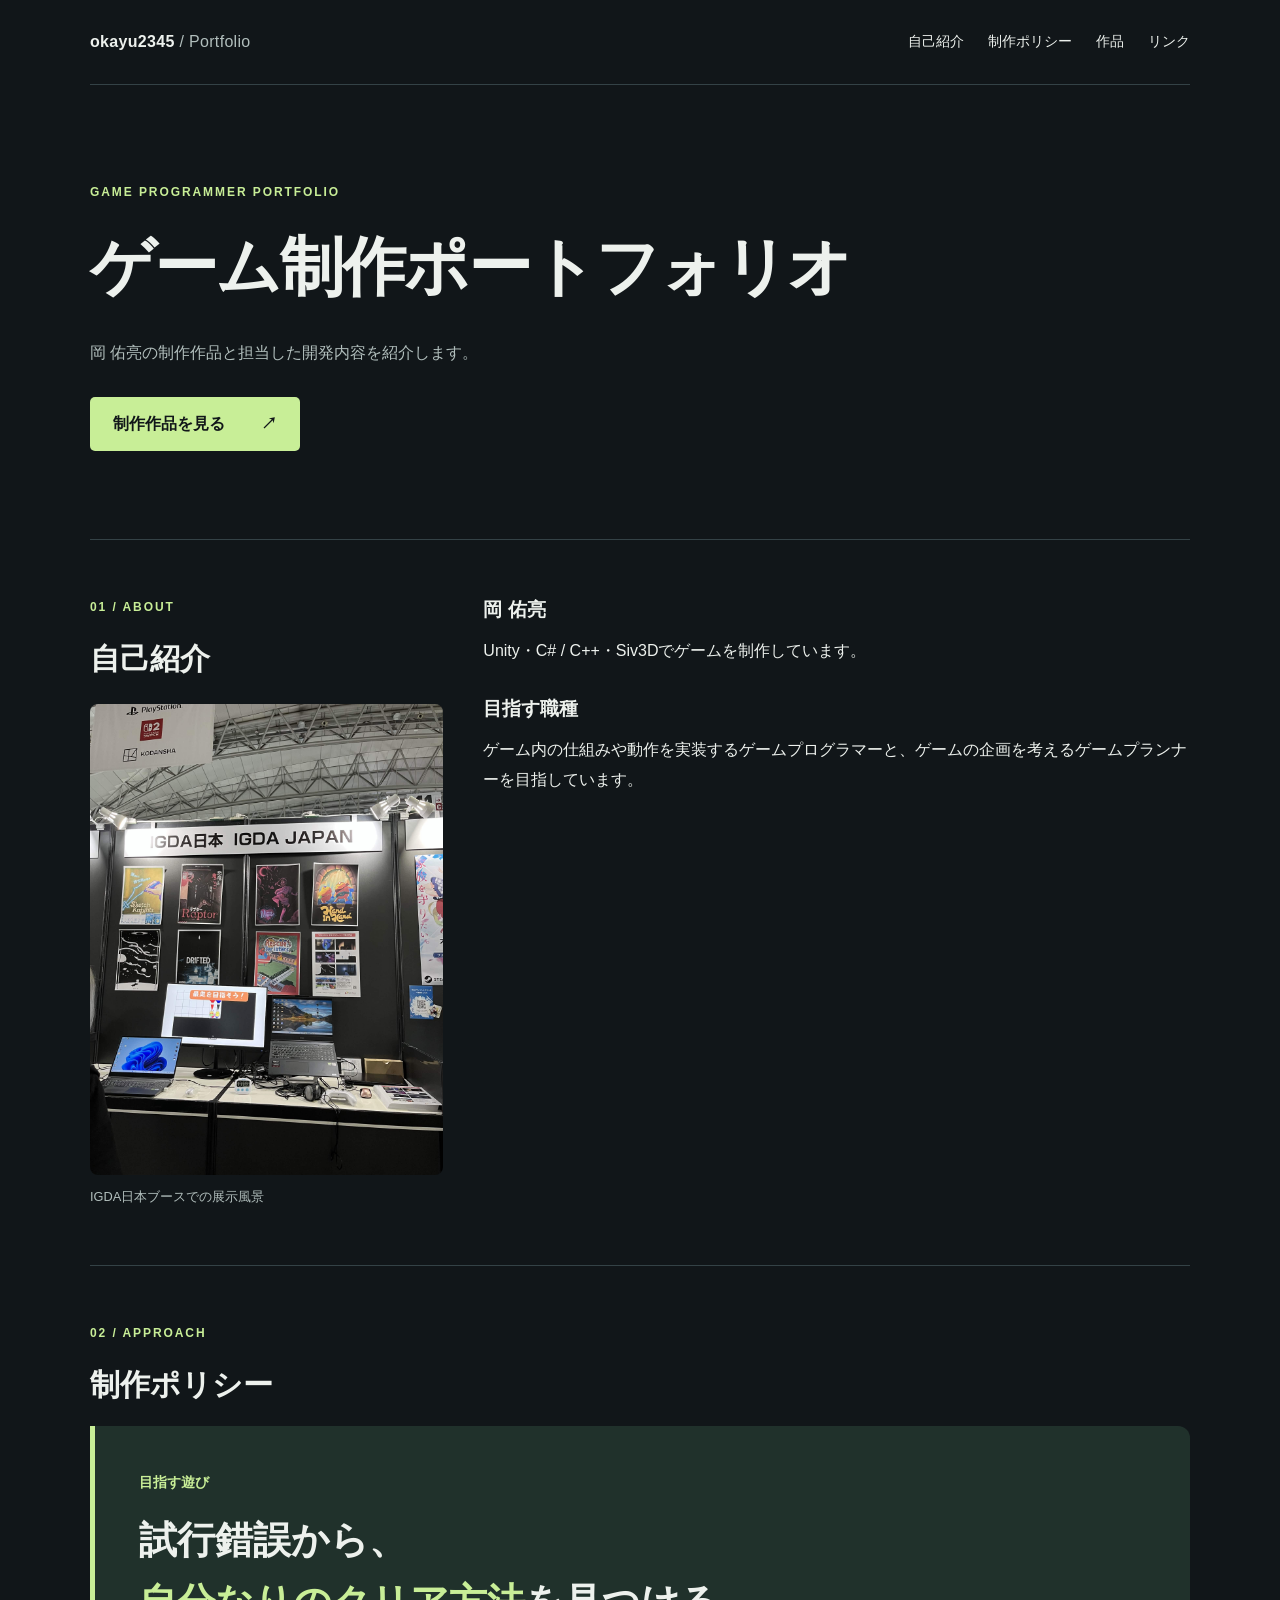
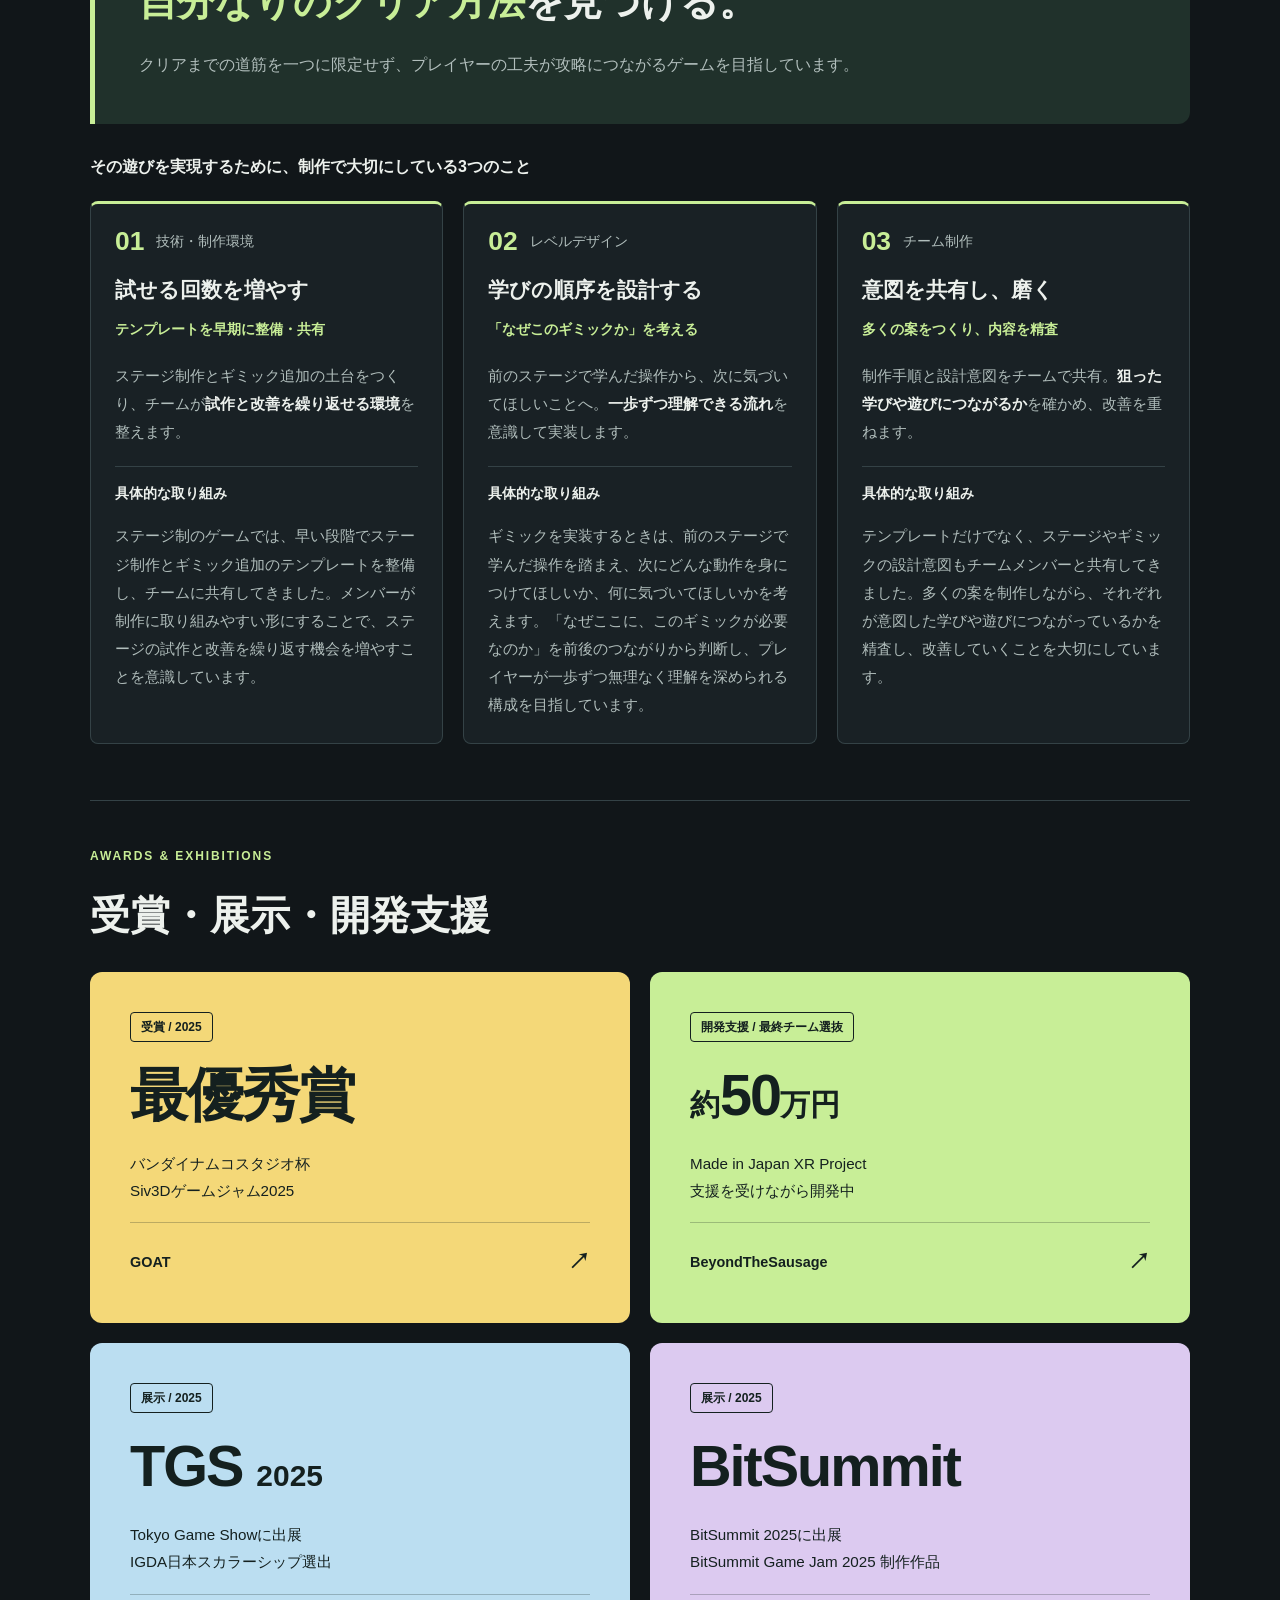
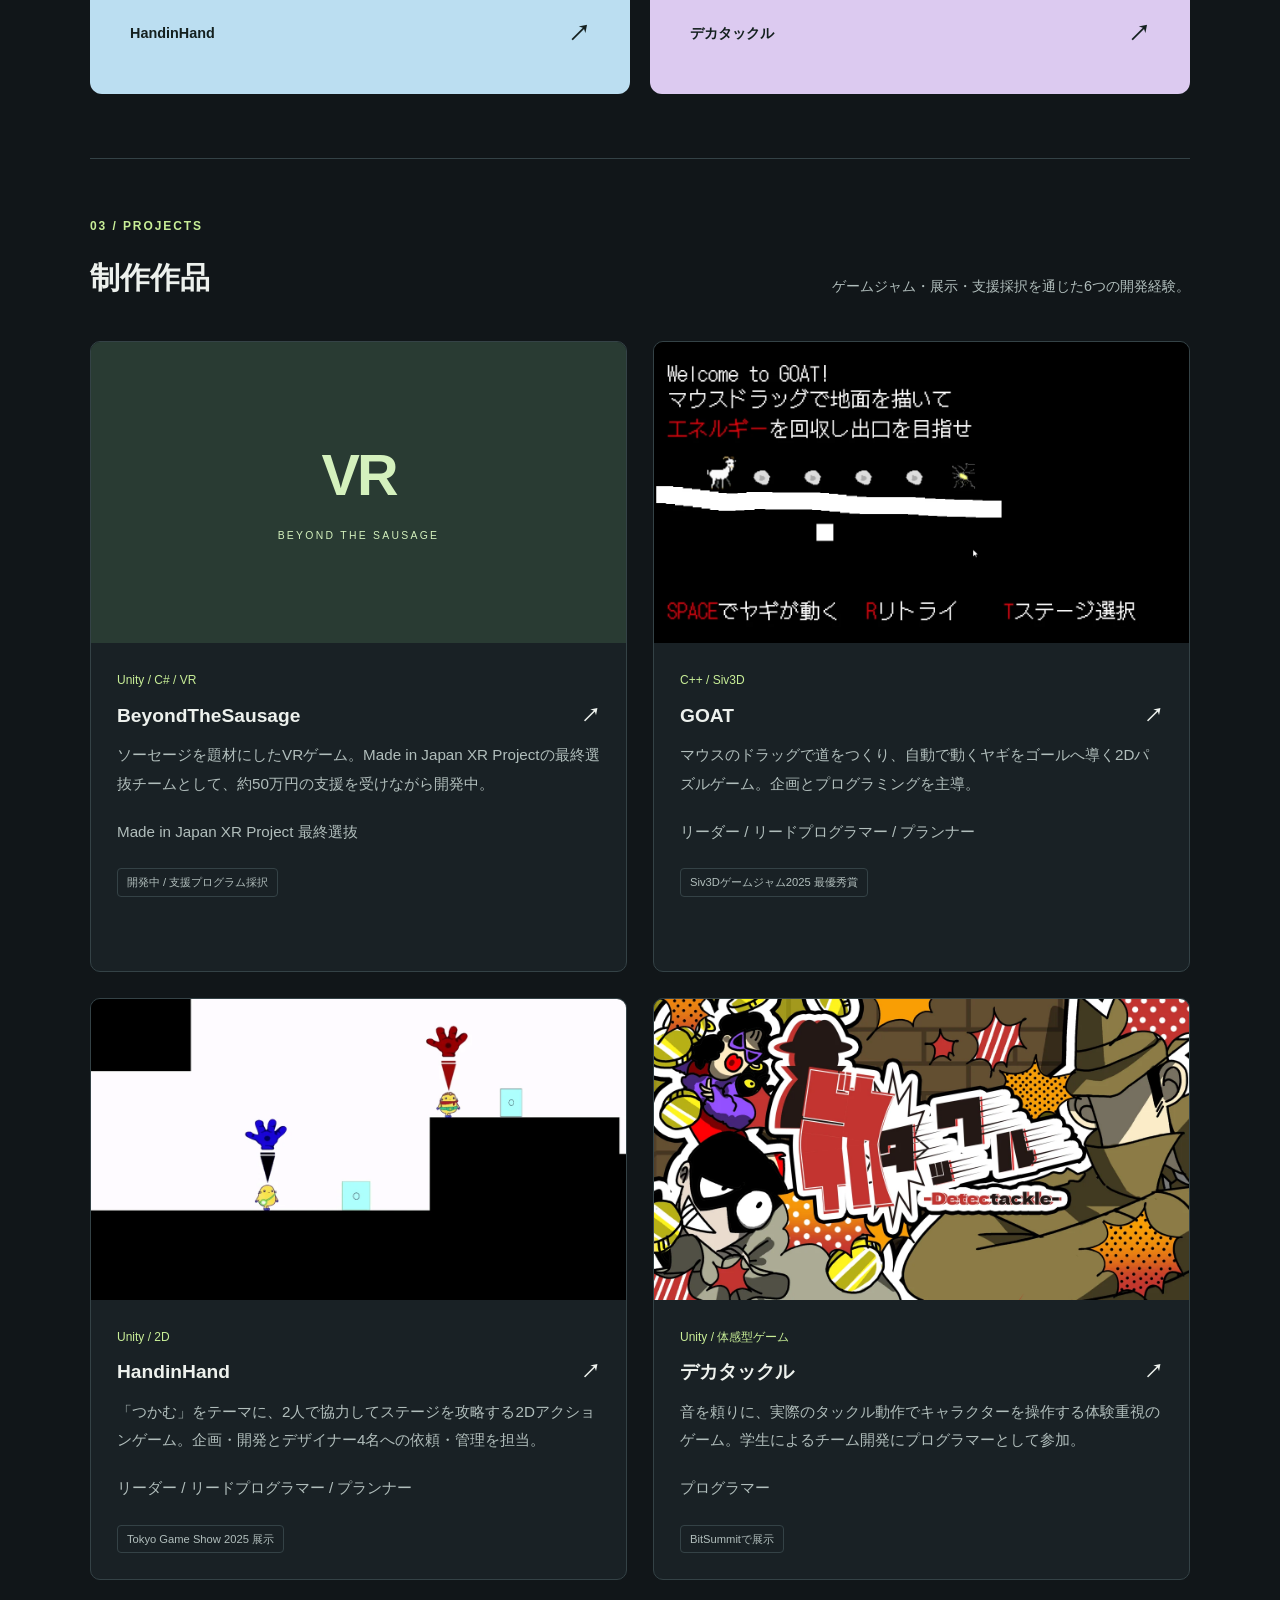
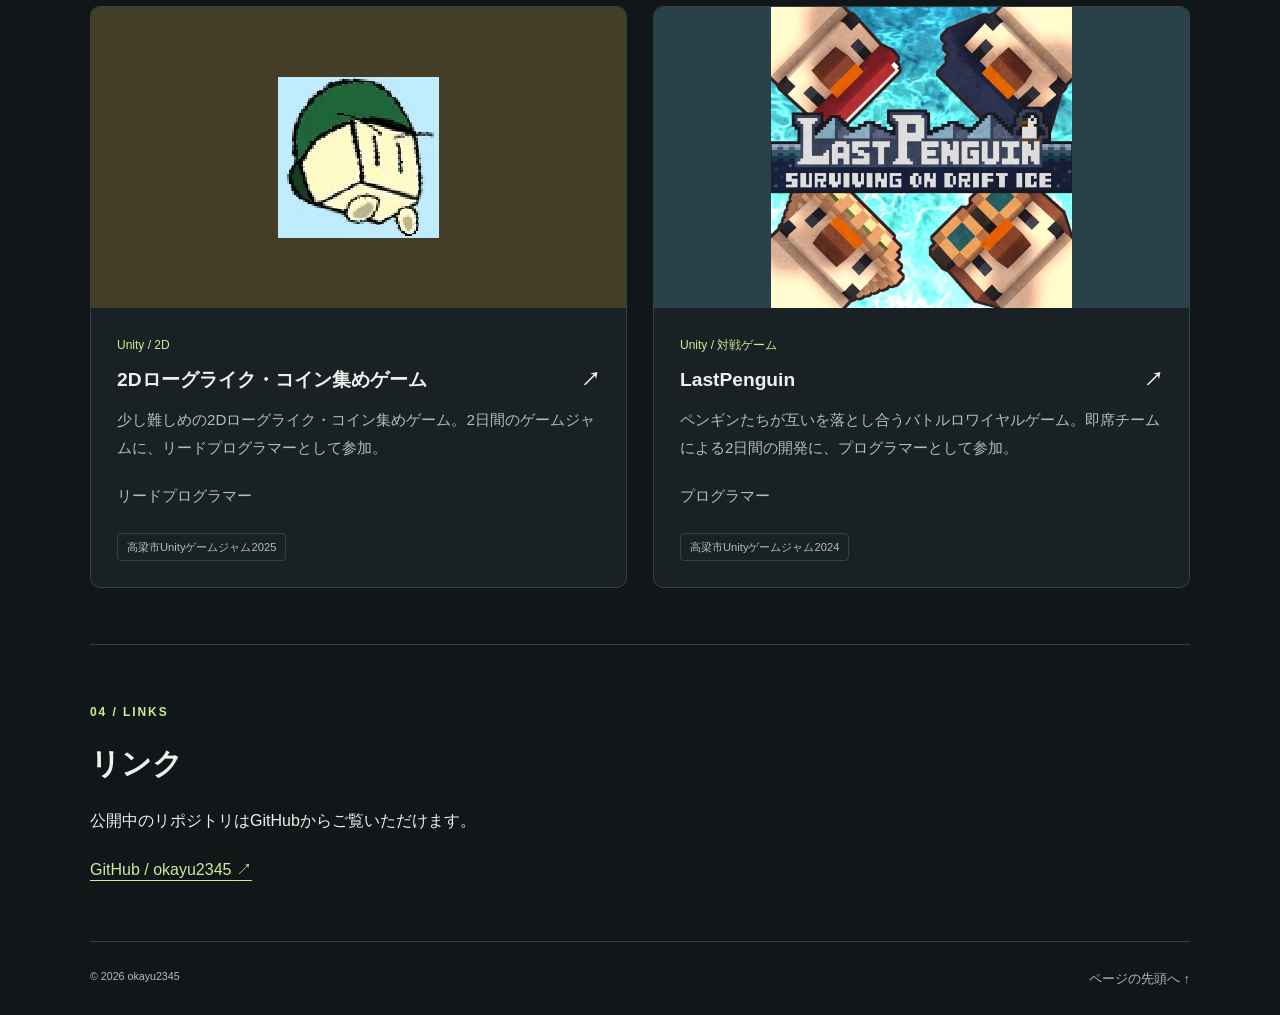
==== index.html @ 2ab452a8 "Add GOAT gameplay video and linked technical portfolio PDF" ====
<!DOCTYPE html>
<html lang="ja">
<head>
  <meta charset="UTF-8">
  <meta name="viewport" content="width=device-width, initial-scale=1">
  <meta name="description" content="ゲームプログラマー・ゲームプランナーを目指す岡 佑亮のポートフォリオ。制作したゲームと技術的な取り組みを紹介します。">
  <title>岡 佑亮 | Game Programmer Portfolio</title>
  <link rel="stylesheet" href="style.css">
  <script src="script.js" defer></script>
</head>
<body>
  <a class="skip-link" href="#main">本文へ移動</a>
  <header class="site-header container">
    <a class="brand" href="index.html">okayu2345<span> / Portfolio</span></a>
    <nav aria-label="メインナビゲーション">
      <a href="#about">自己紹介</a><a href="#policy">制作ポリシー</a><a href="#projects">作品</a><a href="#contact">リンク</a>
    </nav>
  </header>
  <main id="main" class="container">
    <section class="hero" aria-labelledby="hero-title">
      <p class="eyebrow">GAME PROGRAMMER PORTFOLIO</p>
      <h1 id="hero-title">ゲーム制作ポートフォリオ</h1>
      <p class="hero-description">岡 佑亮の制作作品と担当した開発内容を紹介します。</p>
      <a class="button" href="#projects">制作作品を見る <span aria-hidden="true">↗</span></a>
    </section>
    <section id="about" class="section about-layout" aria-labelledby="about-title">
      <div><p class="eyebrow">01 / ABOUT</p><h2 id="about-title">自己紹介</h2>
      <figure class="about-photo">
        <a href="images/profile/igda-booth.jpg" aria-label="展示ブースの写真を大きく表示">
          <img src="images/profile/igda-booth.jpg" alt="IGDA日本の展示ブース。HandinHandのポスターやゲームの試遊設備が並んでいる様子" width="2160" height="2880" loading="lazy" decoding="async">
        </a>
        <figcaption>IGDA日本ブースでの展示風景</figcaption>
      </figure>
      </div>
      <div class="about-body">
      <div class="about-content">
        <h3>岡 佑亮</h3>
        <p>Unity・C# / C++・Siv3Dでゲームを制作しています。</p>
        <h3>目指す職種</h3>
        <p>ゲーム内の仕組みや動作を実装するゲームプログラマーと、ゲームの企画を考えるゲームプランナーを目指しています。</p>
      </div>

      </div>
    </section>
    <section id="policy" class="section" aria-labelledby="policy-title">
      <p class="eyebrow">02 / APPROACH</p>
      <h2 id="policy-title">制作ポリシー</h2>
      <div class="policy-intro">
        <p class="policy-label">目指す遊び</p>
        <h3>試行錯誤から、<br><span>自分なりのクリア方法</span>を見つける。</h3>
        <p>クリアまでの道筋を一つに限定せず、プレイヤーの工夫が攻略につながるゲームを目指しています。</p>
      </div>
      <p class="policy-bridge">その遊びを実現するために、制作で大切にしている3つのこと</p>
      <div class="policy-grid">
        <article class="policy-card">
          <p class="policy-category"><span aria-hidden="true">01</span> 技術・制作環境</p>
          <h3>試せる回数を増やす</h3>
          <p class="policy-key">テンプレートを早期に整備・共有</p>
          <p>ステージ制作とギミック追加の土台をつくり、チームが<strong>試作と改善を繰り返せる環境</strong>を整えます。</p>
          <div class="policy-detail"><h4>具体的な取り組み</h4><p>ステージ制のゲームでは、早い段階でステージ制作とギミック追加のテンプレートを整備し、チームに共有してきました。メンバーが制作に取り組みやすい形にすることで、ステージの試作と改善を繰り返す機会を増やすことを意識しています。</p></div>
        </article>
        <article class="policy-card">
          <p class="policy-category"><span aria-hidden="true">02</span> レベルデザイン</p>
          <h3>学びの順序を設計する</h3>
          <p class="policy-key">「なぜこのギミックか」を考える</p>
          <p>前のステージで学んだ操作から、次に気づいてほしいことへ。<strong>一歩ずつ理解できる流れ</strong>を意識して実装します。</p>
          <div class="policy-detail"><h4>具体的な取り組み</h4><p>ギミックを実装するときは、前のステージで学んだ操作を踏まえ、次にどんな動作を身につけてほしいか、何に気づいてほしいかを考えます。「なぜここに、このギミックが必要なのか」を前後のつながりから判断し、プレイヤーが一歩ずつ無理なく理解を深められる構成を目指しています。</p></div>
        </article>
        <article class="policy-card">
          <p class="policy-category"><span aria-hidden="true">03</span> チーム制作</p>
          <h3>意図を共有し、磨く</h3>
          <p class="policy-key">多くの案をつくり、内容を精査</p>
          <p>制作手順と設計意図をチームで共有。<strong>狙った学びや遊びにつながるか</strong>を確かめ、改善を重ねます。</p>
          <div class="policy-detail"><h4>具体的な取り組み</h4><p>テンプレートだけでなく、ステージやギミックの設計意図もチームメンバーと共有してきました。多くの案を制作しながら、それぞれが意図した学びや遊びにつながっているかを精査し、改善していくことを大切にしています。</p></div>
        </article>
      </div>
    </section>
    <section class="section achievements-section" aria-labelledby="highlights-title">
      <p class="eyebrow">AWARDS &amp; EXHIBITIONS</p>
      <h2 id="highlights-title">受賞・展示・開発支援</h2>
      <div class="highlights">
        <a class="achievement achievement-award" href="projects/siv3d-game.html">
          <span class="achievement-category">受賞 / 2025</span>
          <strong>最優秀賞</strong>
          <span class="achievement-context">バンダイナムコスタジオ杯<br>Siv3Dゲームジャム2025</span>
          <span class="achievement-footer">GOAT<span aria-hidden="true">↗</span></span>
        </a>
        <a class="achievement achievement-support" href="projects/thesausage.html">
          <span class="achievement-category">開発支援 / 最終チーム選抜</span>
          <strong><span class="achievement-prefix">約</span>50<span class="achievement-unit">万円</span></strong>
          <span class="achievement-context">Made in Japan XR Project<br>支援を受けながら開発中</span>
          <span class="achievement-footer">BeyondTheSausage<span aria-hidden="true">↗</span></span>
        </a>
        <a class="achievement achievement-tgs" href="projects/handinhand.html">
          <span class="achievement-category">展示 / 2025</span>
          <strong>TGS <span class="achievement-unit">2025</span></strong>
          <span class="achievement-context">Tokyo Game Showに出展<br>IGDA日本スカラーシップ選出</span>
          <span class="achievement-footer">HandinHand<span aria-hidden="true">↗</span></span>
        </a>
        <a class="achievement achievement-bitsummit" href="projects/detectackle.html">
          <span class="achievement-category">展示 / 2025</span>
          <strong>BitSummit</strong>
          <span class="achievement-context">BitSummit 2025に出展<br>BitSummit Game Jam 2025 制作作品</span>
          <span class="achievement-footer">デカタックル<span aria-hidden="true">↗</span></span>
        </a>
      </div>
    </section>
    <section id="projects" class="section" aria-labelledby="projects-title">
      <div class="section-heading"><div><p class="eyebrow">03 / PROJECTS</p><h2 id="projects-title">制作作品</h2></div><p>ゲームジャム・展示・支援採択を通じた6つの開発経験。</p></div>
      <!-- 作品を増やすときは、article を複製し、リンク先・画像・説明を変更します。 -->
      <div class="project-grid">
        <article class="project-card">
          <a class="card-link" href="projects/thesausage.html">
            <div class="project-visual visual-vr" aria-hidden="true"><span>VR</span><small>BEYOND THE SAUSAGE</small></div>
            <div class="card-body"><p class="tag">Unity / C# / VR</p><h3>BeyondTheSausage <span aria-hidden="true">↗</span></h3><p>ソーセージを題材にしたVRゲーム。Made in Japan XR Projectの最終選抜チームとして、約50万円の支援を受けながら開発中。</p><p class="project-role">Made in Japan XR Project 最終選抜</p><span class="status">開発中 / 支援プログラム採択</span></div>
          </a>
        </article>
        <article class="project-card">
          <a class="card-link" href="projects/siv3d-game.html">
            <img class="project-image" src="images/thumbnails/goat.webp" alt="GOATのゲーム画面" width="1272" height="710" loading="lazy" decoding="async">
            <div class="card-body"><p class="tag">C++ / Siv3D</p><h3>GOAT <span aria-hidden="true">↗</span></h3><p>マウスのドラッグで道をつくり、自動で動くヤギをゴールへ導く2Dパズルゲーム。企画とプログラミングを主導。</p><p class="project-role">リーダー / リードプログラマー / プランナー</p><span class="status">Siv3Dゲームジャム2025 最優秀賞</span></div>
          </a>
          <div class="card-resources"><a class="text-link" href="projects/siv3d-game.html#play-video">プレイ動画を見る</a><a class="text-link" href="documents/goat-technical-portfolio.pdf">技術解説PDF</a></div>
        </article>
        <article class="project-card">
          <a class="card-link" href="projects/handinhand.html">
            <img class="project-image" src="images/thumbnails/handinhand.webp" alt="HandinHandのゲーム画面" width="1280" height="720" loading="lazy" decoding="async">
            <div class="card-body"><p class="tag">Unity / 2D</p><h3>HandinHand <span aria-hidden="true">↗</span></h3><p>「つかむ」をテーマに、2人で協力してステージを攻略する2Dアクションゲーム。企画・開発とデザイナー4名への依頼・管理を担当。</p><p class="project-role">リーダー / リードプログラマー / プランナー</p><span class="status">Tokyo Game Show 2025 展示</span></div>
          </a>
        </article>
        <article class="project-card">
          <a class="card-link" href="projects/detectackle.html">
            <img class="project-image" src="images/thumbnails/detectackle.webp" alt="デカタックルのキービジュアル" width="1280" height="720" loading="lazy" decoding="async">
            <div class="card-body"><p class="tag">Unity / 体感型ゲーム</p><h3>デカタックル <span aria-hidden="true">↗</span></h3><p>音を頼りに、実際のタックル動作でキャラクターを操作する体験重視のゲーム。学生によるチーム開発にプログラマーとして参加。</p><p class="project-role">プログラマー</p><span class="status">BitSummitで展示</span></div>
          </a>
        </article>
        <article class="project-card">
          <a class="card-link" href="projects/workingjumpman.html">
            <img class="project-image project-image--pixel" src="images/thumbnails/workingjumpman.webp" alt="はたらくジャンプマンのキャラクター画像" width="90" height="90" loading="lazy" decoding="async">
            <div class="card-body"><p class="tag">Unity / 2D</p><h3>2Dローグライク・コイン集めゲーム <span aria-hidden="true">↗</span></h3><p>少し難しめの2Dローグライク・コイン集めゲーム。2日間のゲームジャムに、リードプログラマーとして参加。</p><p class="project-role">リードプログラマー</p><span class="status">高梁市Unityゲームジャム2025</span></div>
          </a>
        </article>
        <article class="project-card">
          <a class="card-link" href="projects/lastpenguin.html">
            <img class="project-image project-image--contain" src="images/thumbnails/lastpenguin.webp" alt="LastPenguinのタイトル画像" width="512" height="512" loading="lazy" decoding="async">
            <div class="card-body"><p class="tag">Unity / 対戦ゲーム</p><h3>LastPenguin <span aria-hidden="true">↗</span></h3><p>ペンギンたちが互いを落とし合うバトルロワイヤルゲーム。即席チームによる2日間の開発に、プログラマーとして参加。</p><p class="project-role">プログラマー</p><span class="status">高梁市Unityゲームジャム2024</span></div>
          </a>
        </article>
      </div>
    </section>
    <section id="contact" class="section" aria-labelledby="contact-title"><p class="eyebrow">04 / LINKS</p><h2 id="contact-title">リンク</h2><p>公開中のリポジトリはGitHubからご覧いただけます。</p><a class="text-link" href="https://github.com/okayu2345">GitHub / okayu2345 <span aria-hidden="true">↗</span></a></section>
  </main>
  <footer class="site-footer container"><small>© <span data-current-year>2026</span> okayu2345</small><a href="#main">ページの先頭へ ↑</a></footer>
</body>
</html>
---- style.css ----
:root { color-scheme: dark; --bg: #111619; --panel: #192125; --text: #edf1ed; --muted: #b1bebc; --line: #344246; --accent: #c8ee97; }
* { box-sizing: border-box; }
html { scroll-behavior: smooth; scroll-padding-top: 24px; }
body { margin: 0; background: var(--bg); color: var(--text); font-family: -apple-system, BlinkMacSystemFont, "Segoe UI", "Noto Sans JP", "Yu Gothic", Meiryo, sans-serif; line-height: 1.85; }
a { color: inherit; text-underline-offset: 5px; }
a:focus-visible { outline: 3px solid var(--accent); outline-offset: 6px; }
.container { width: min(1100px, calc(100% - 64px)); margin-inline: auto; }
.site-header { display: flex; align-items: center; justify-content: space-between; gap: 20px; padding-block: 27px; border-bottom: 1px solid var(--line); }
.brand { font-weight: 750; text-decoration: none; letter-spacing: .02em; }
.brand span { font-weight: 400; color: var(--muted); }
nav { display: flex; flex-wrap: wrap; gap: 24px; font-size: .9rem; }
nav a, .site-footer a { text-decoration: none; }
nav a:hover, .site-footer a:hover { color: var(--accent); }
.skip-link { position: absolute; left: 20px; top: -100px; padding: 8px 16px; background: var(--accent); color: var(--bg); z-index: 10; }
.skip-link:focus { top: 10px; }
.hero { padding-block: 96px 88px; }
.eyebrow { color: var(--accent); font-size: .75rem; font-weight: 700; letter-spacing: .16em; margin: 0 0 18px; }
h1, h2, h3 { line-height: 1.45; }
h1 { font-size: clamp(2.3rem, 5.5vw, 4rem); letter-spacing: -.03em; margin: 0 0 24px; }
h1 span { color: var(--accent); }
h2 { margin: 0 0 20px; font-size: 1.9rem; }
h3 { font-size: 1.2rem; margin: 0 0 12px; }
p { margin: 0 0 20px; }
.hero-description { color: var(--muted); margin-bottom: 30px; }
.button { display: inline-flex; gap: 36px; align-items: center; padding: 12px 23px; background: var(--accent); color: var(--bg); border-radius: 5px; text-decoration: none; font-weight: 700; }
.button:hover { background: #dbffb2; }
.section { padding-block: 56px; border-top: 1px solid var(--line); }
.section-heading { display: flex; align-items: flex-end; justify-content: space-between; gap: 24px; margin-bottom: 22px; }
.section-heading > p, .muted { color: var(--muted); font-size: .9rem; }
.project-grid { display: grid; grid-template-columns: repeat(2, minmax(0, 1fr)); gap: 26px; }
.project-card { background: var(--panel); border: 1px solid var(--line); border-radius: 10px; overflow: hidden; }
.card-link { display: block; height: 100%; text-decoration: none; }
.project-card:focus-within, .project-card:hover { border-color: var(--accent); }
.project-visual { aspect-ratio: 16 / 9; display: flex; flex-direction: column; justify-content: center; align-items: center; background: #293b33; color: #d4f1bd; }
.project-visual span { font-size: clamp(2.5rem, 6vw, 4rem); font-weight: 800; letter-spacing: -.05em; line-height: 1.2; }
.project-visual small { margin-top: 16px; font-size: .65rem; letter-spacing: .22em; }
.visual-cpp { background: #293d48; color: #bddce9; }
.project-image { display: block; width: 100%; height: auto; aspect-ratio: 16 / 9; object-fit: cover; }
.card-body { padding: 26px; }
.card-body h3 { display: flex; justify-content: space-between; }
.card-body p:not(.tag) { color: var(--muted); font-size: .95rem; }
.tag { color: var(--accent); font-size: .75rem; margin-bottom: 10px; }
.status { display: inline-block; color: var(--muted); border: 1px solid var(--line); border-radius: 4px; font-size: .7rem; padding: 3px 9px; }
.about-layout { display: grid; grid-template-columns: 1fr 2fr; gap: 40px; }
.about-content > h3:not(:first-child) { margin-top: 30px; }
.about-body { min-width: 0; }
.about-photo { margin: 24px 0 0; width: 100%; max-width: 360px; }
.about-photo a { display: block; }
.about-photo img { display: block; width: 100%; height: auto; border-radius: 8px; }
.about-photo figcaption { margin-top: 10px; color: var(--muted); font-size: .8rem; }
.chips { display: flex; flex-wrap: wrap; gap: 10px; list-style: none; padding: 0; }
.chips li { padding: 4px 15px; border: 1px solid var(--line); border-radius: 4px; font-size: .85rem; }
.text-link { color: var(--accent); }
.site-footer { padding-block: 25px; border-top: 1px solid var(--line); display: flex; flex-wrap: wrap; justify-content: space-between; gap: 16px; color: var(--muted); font-size: .8rem; }
.detail { max-width: 860px; padding-block: 48px 70px; }
.back-link { display: inline-block; color: var(--muted); margin-bottom: 40px; font-size: .9rem; }
.detail-header { margin-bottom: 36px; }
.detail-header h1 { font-size: clamp(2.2rem, 6vw, 3.5rem); }
.notice { border-left: 3px solid var(--accent); background: var(--panel); padding: 16px 20px; color: var(--muted); }
.detail-section { margin-top: 42px; }
.detail-section h2 { font-size: 1.4rem; }
.project-facts { display: grid; grid-template-columns: 130px 1fr; margin: 0; }
.project-facts dt, .project-facts dd { padding: 14px 0; border-bottom: 1px solid var(--line); margin: 0; }
.project-facts dt { color: var(--muted); }
.detail-image { display: block; width: 100%; height: auto; border-radius: 8px; }
@media (max-width: 640px) {
  .container { width: calc(100% - 36px); }
  .site-header { flex-direction: column; align-items: flex-start; gap: 12px; padding-block: 20px; }
  nav { gap: 22px; }
  .hero { padding-block: 60px; }
  .section { padding-block: 38px; }
  .section-heading { display: block; }
  .project-grid, .about-layout { grid-template-columns: 1fr; gap: 22px; }
  .project-facts { grid-template-columns: 100px 1fr; }
  .card-body { padding: 22px; }
}
@media (prefers-reduced-motion: reduce) { html { scroll-behavior: auto; } }

/* 開発実績と、作品ごとの識別色 */
.policy-intro { margin-bottom: 28px; padding: clamp(24px, 4vw, 44px); background: #20312b; border-left: 5px solid var(--accent); border-radius: 0 12px 12px 0; }
.policy-label { color: var(--accent); font-size: .85rem; font-weight: 700; margin-bottom: 14px; }
.policy-intro h3 { font-size: clamp(1.5rem, 3.3vw, 2.4rem); line-height: 1.6; margin-bottom: 18px; }
.policy-intro h3 span { color: var(--accent); }
.policy-intro > p:last-child { max-width: 760px; color: var(--muted); margin-bottom: 0; }
.policy-bridge { font-weight: 700; margin-bottom: 20px; }
.policy-grid { display: grid; grid-template-columns: repeat(3, minmax(0, 1fr)); gap: 20px; }
.policy-card { padding: 24px; border: 1px solid var(--line); border-top: 3px solid var(--accent); border-radius: 8px; background: var(--panel); }
.policy-category { display: flex; align-items: center; gap: 12px; font-size: .85rem; color: var(--muted); margin-bottom: 20px; }
.policy-category span { color: var(--accent); font-size: 1.65rem; font-weight: 750; line-height: 1; }
.policy-card h3 { font-size: 1.3rem; }
.policy-card .policy-key { color: var(--accent); font-size: .85rem; font-weight: 700; }
.policy-card > p:not(.policy-category):not(.policy-key), .policy-detail p { color: var(--muted); font-size: .95rem; }
.policy-card strong { color: var(--text); font-weight: 700; }
.policy-detail { border-top: 1px solid var(--line); padding-top: 14px; }
.policy-detail h4 { margin: 0; font-size: .85rem; color: var(--text); }
.policy-detail p { margin: 16px 0 0; }
@media (max-width: 900px) { .policy-grid { grid-template-columns: 1fr; } }
.achievements-section { padding-block: 44px 64px; }
.achievements-section h2 { font-size: clamp(1.65rem, 4vw, 2.5rem); margin-bottom: 28px; }
.highlights { display: grid; grid-template-columns: repeat(2, minmax(0, 1fr)); gap: 20px; }
.highlights .achievement { display: flex; flex-direction: column; align-items: flex-start; gap: 18px; padding: clamp(24px, 3.5vw, 38px); border: 2px solid transparent; border-radius: 12px; color: #14201f; text-decoration: none; }
.achievement-award { background: #f4d878; }
.achievement-support { background: #c8ee97; }
.achievement-tgs { background: #bbdef1; }
.achievement-bitsummit { background: #dccaf0; }
.achievement:hover { border-color: #fff; box-shadow: 0 8px 28px #0004; }
.achievement-category { border: 1px solid currentColor; border-radius: 4px; padding: 3px 10px; font-size: .75rem; font-weight: 700; }
.achievement strong { font-size: clamp(2.1rem, 4.7vw, 3.6rem); font-weight: 850; line-height: 1.25; letter-spacing: -.035em; overflow-wrap: anywhere; }
.achievement-prefix, .achievement-unit { font-size: .52em; letter-spacing: 0; }
.achievement-context { font-size: .95rem; line-height: 1.8; }
.achievement-footer { display: flex; justify-content: space-between; align-items: center; gap: 16px; width: 100%; margin-top: auto; padding-top: 18px; border-top: 1px solid #14201f40; font-size: .9rem; font-weight: 700; }
.achievement-footer > span { font-size: 1.4rem; }
.visual-coop { background: #44343e; color: #f1c6da; }
.visual-tackle { background: #3d354b; color: #ded0f2; }
.visual-coin { background: #443d28; color: #f3e0a4; }
.visual-penguin { background: #28414a; color: #c6eaf3; }
.project-visual span { font-size: clamp(2rem, 5vw, 3.6rem); }
.card-body .project-role { font-size: .8rem; color: var(--text); }
.project-facts dd, .detail-header h1, .card-body h3 { overflow-wrap: anywhere; min-width: 0; }
.project-links { padding-left: 1.3em; }
.project-links li { margin-bottom: 12px; }
@media (max-width: 800px) { .highlights { grid-template-columns: 1fr; } }

/* 正方形のタイトル画像と小さなドット絵を、切り抜かずに表示します。 */
.project-image--contain { object-fit: contain; background: #28414a; }
.project-image--pixel { object-fit: contain; padding: clamp(40px, 8vw, 70px); image-rendering: pixelated; background: #443d28; }
.gameplay-video {
  display: block;
  width: 100%;
  height: auto;
  margin: 1.25rem 0;
  background: #182c36;
  border-radius: 12px;
}
.card-resources { display: flex; flex-wrap: wrap; gap: 12px 20px; padding: 0 22px 22px; font-size: .9rem; }
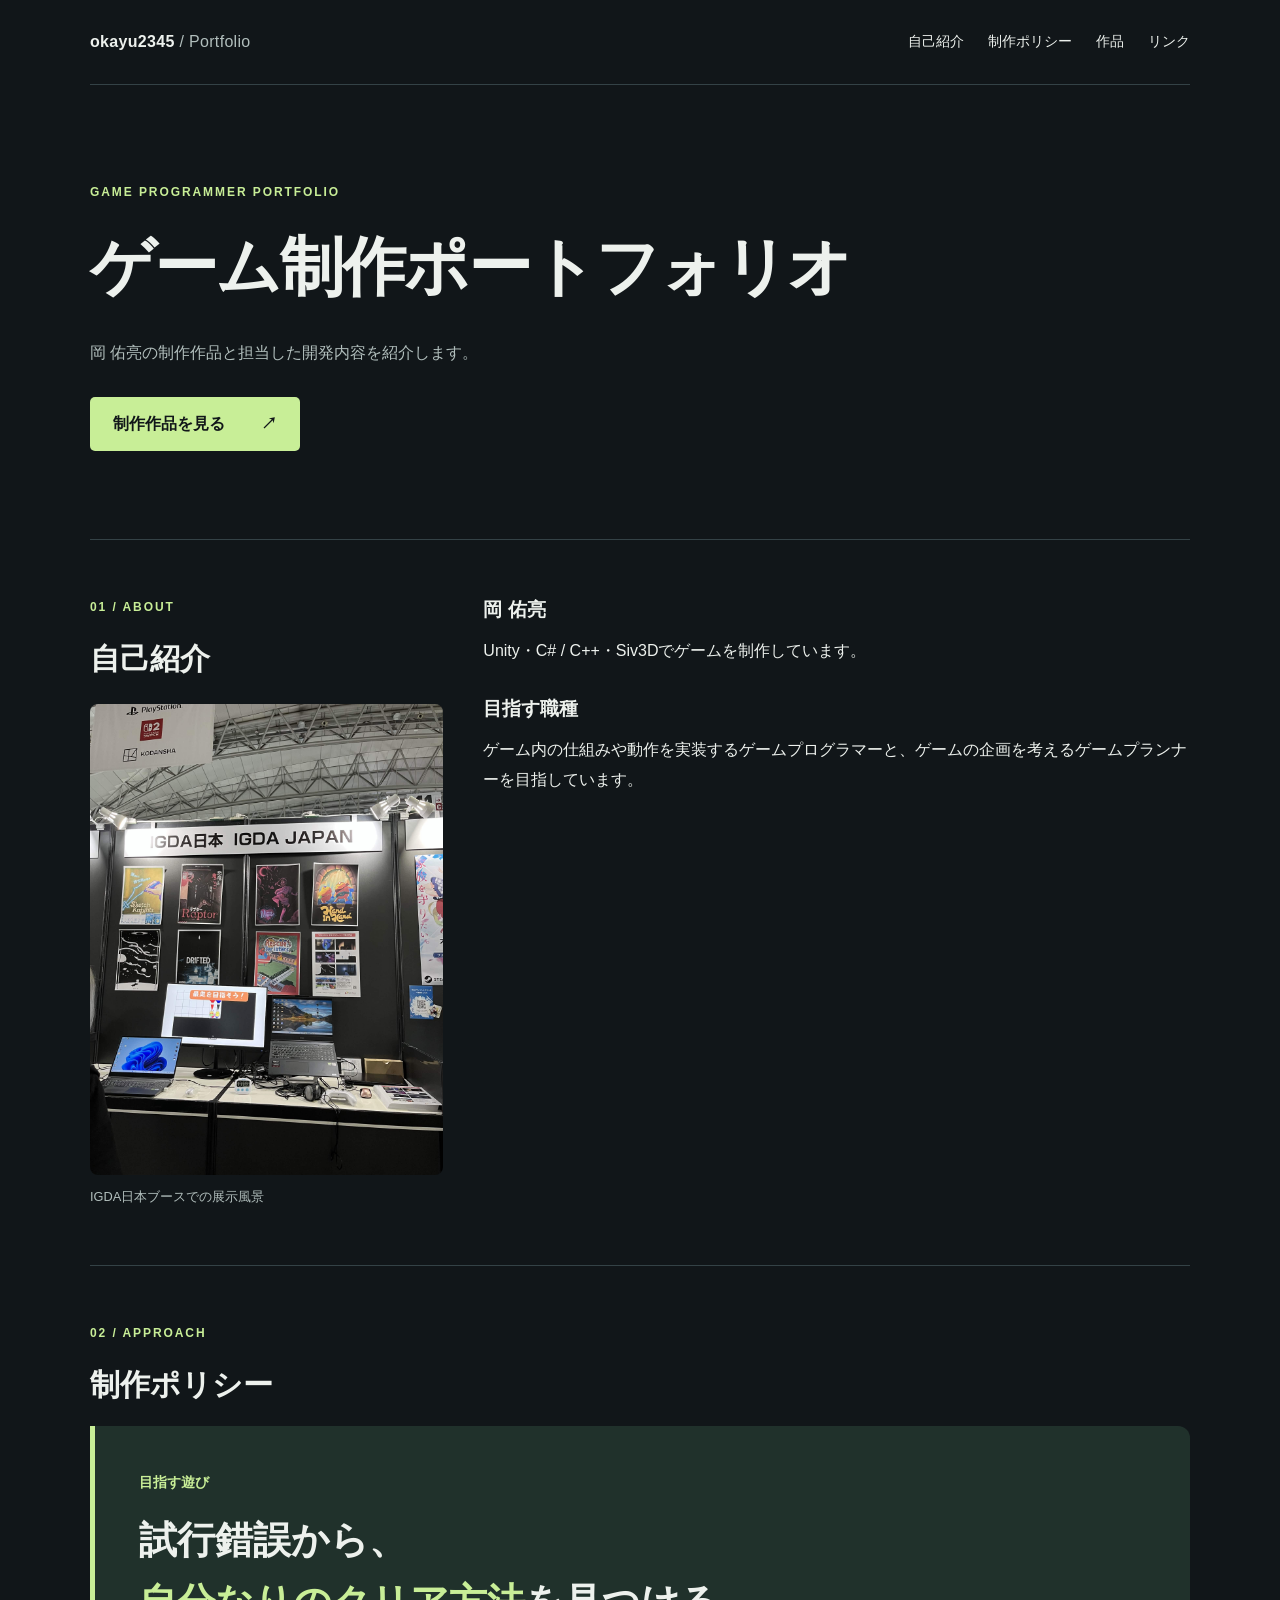
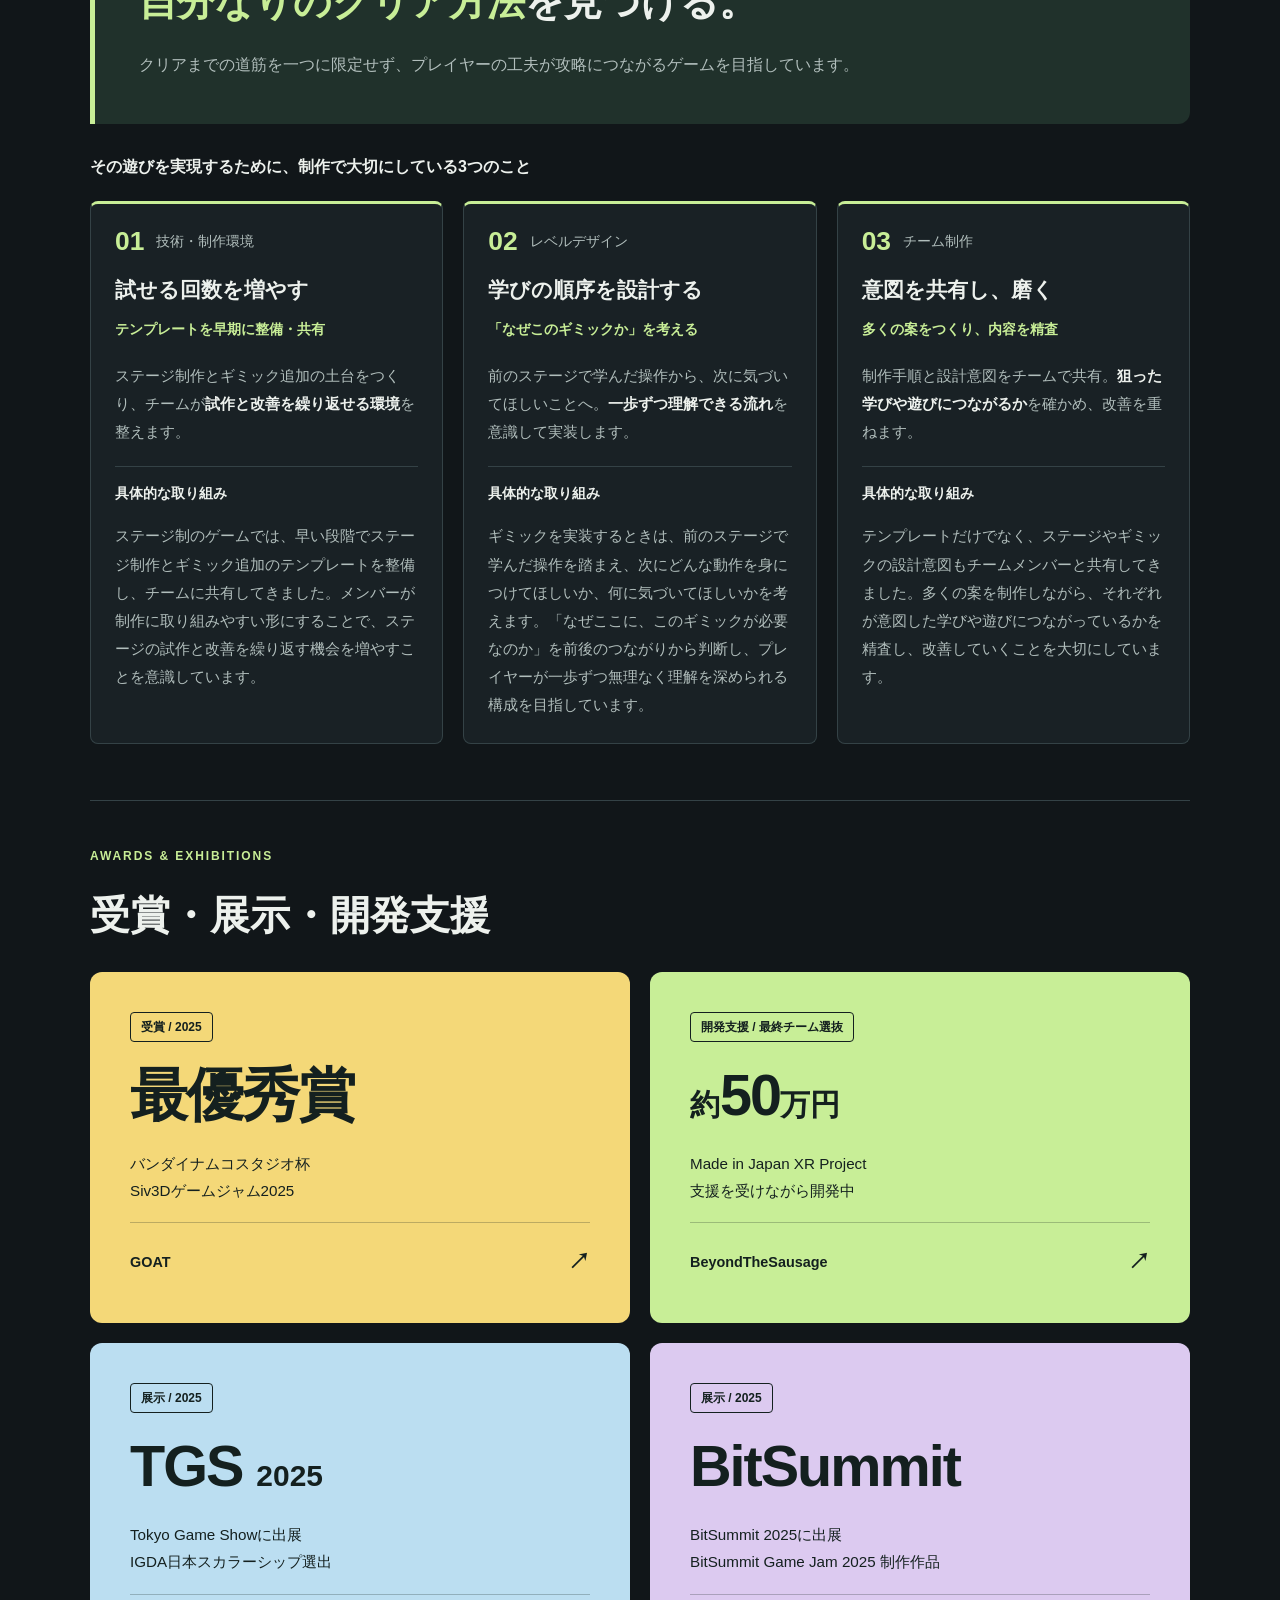
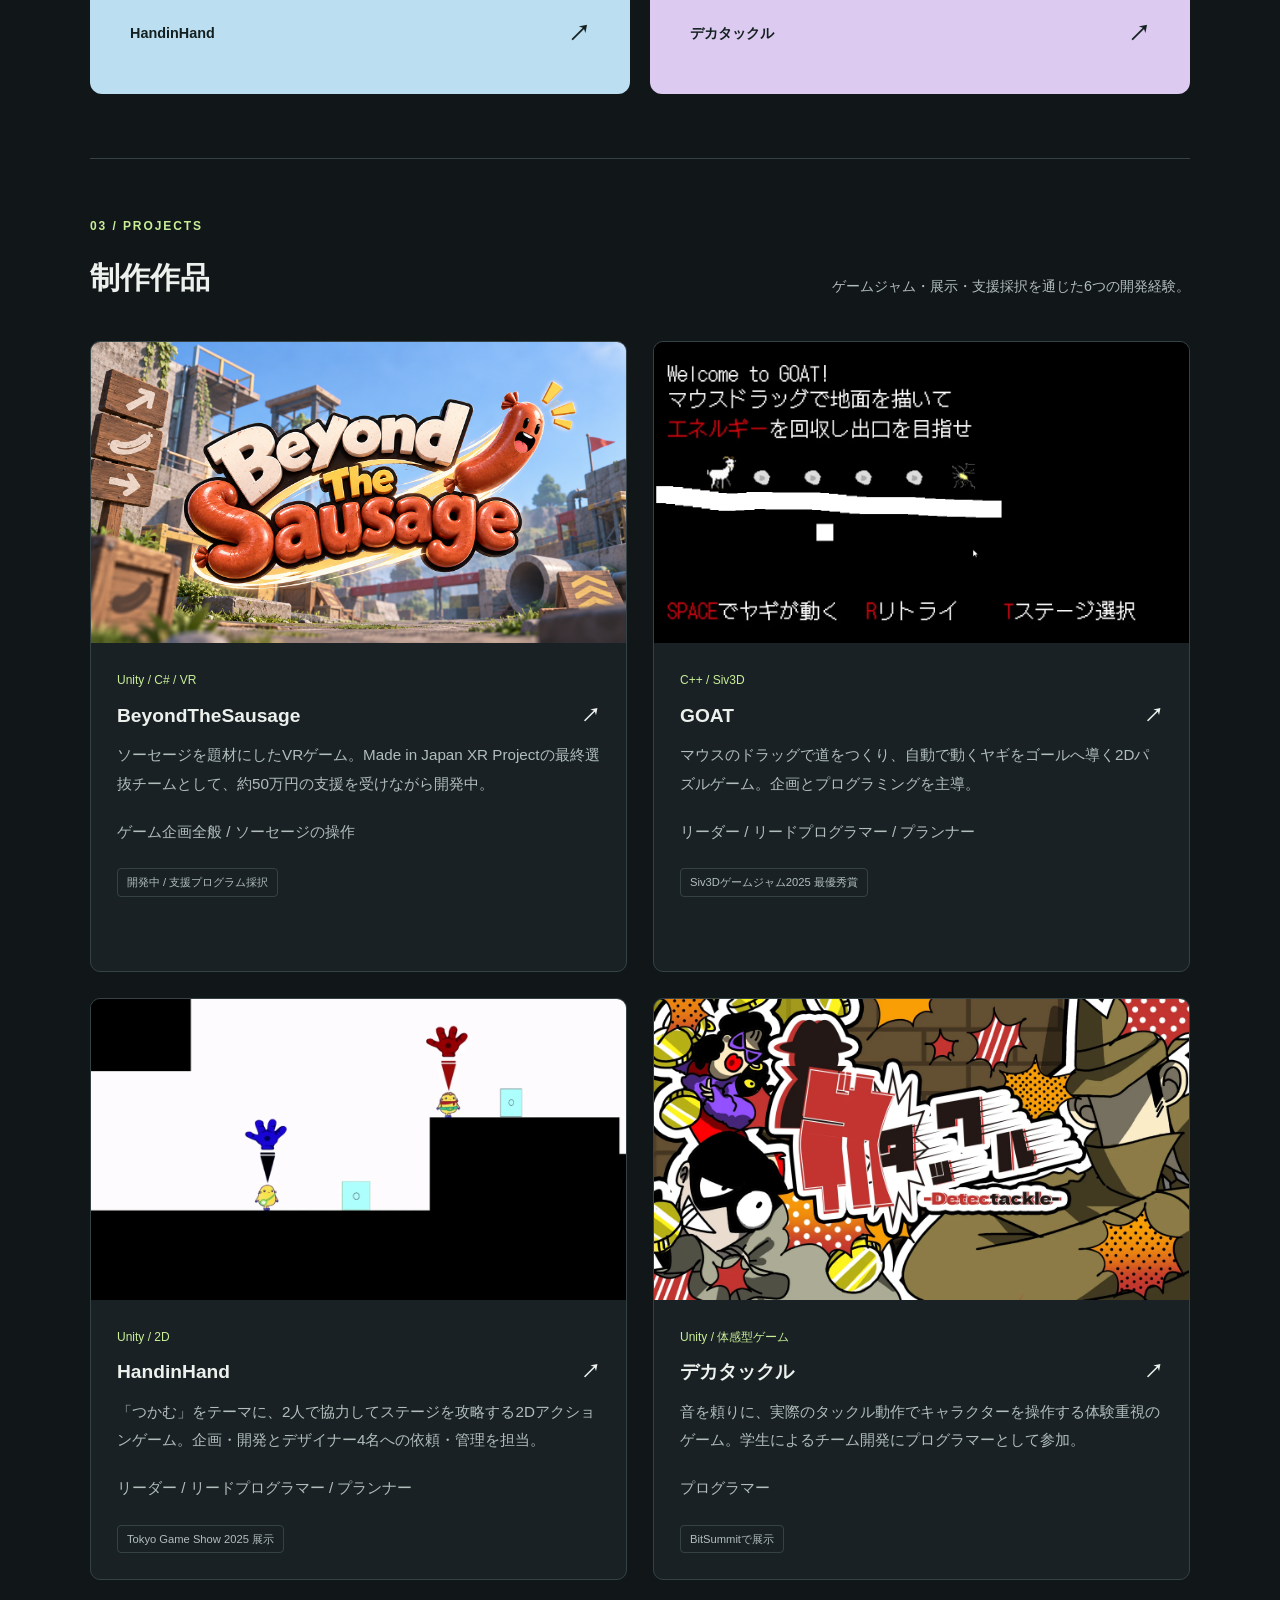
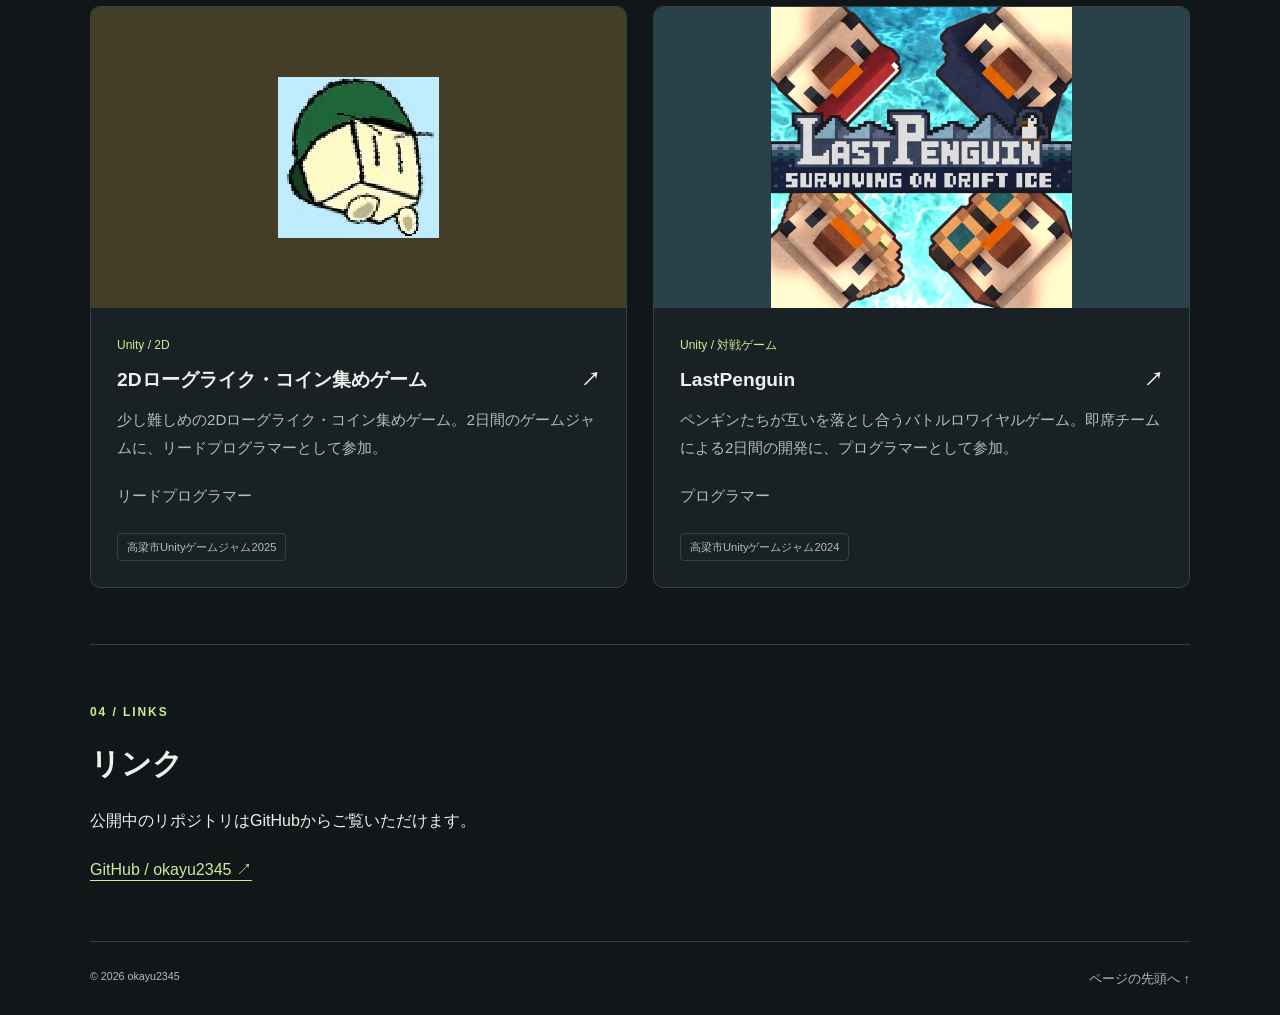
==== commit 14fc67bb: "Add sausage technical portfolio and combined application package" ====
--- a/index.html
+++ b/index.html
@@ -5,7 +5,7 @@
   <meta name="viewport" content="width=device-width, initial-scale=1">
   <meta name="description" content="ゲームプログラマー・ゲームプランナーを目指す岡 佑亮のポートフォリオ。制作したゲームと技術的な取り組みを紹介します。">
   <title>岡 佑亮 | Game Programmer Portfolio</title>
-  <link rel="stylesheet" href="style.css">
+  <link rel="stylesheet" href="style.css?v=sausage-portfolio-1">
   <script src="script.js" defer></script>
 </head>
 <body>
@@ -111,16 +111,17 @@
       <div class="project-grid">
         <article class="project-card">
           <a class="card-link" href="projects/thesausage.html">
-            <div class="project-visual visual-vr" aria-hidden="true"><span>VR</span><small>BEYOND THE SAUSAGE</small></div>
-            <div class="card-body"><p class="tag">Unity / C# / VR</p><h3>BeyondTheSausage <span aria-hidden="true">↗</span></h3><p>ソーセージを題材にしたVRゲーム。Made in Japan XR Projectの最終選抜チームとして、約50万円の支援を受けながら開発中。</p><p class="project-role">Made in Japan XR Project 最終選抜</p><span class="status">開発中 / 支援プログラム採択</span></div>
+            <img class="project-image" src="images/thesausage/title.png" alt="Beyond The Sausageのタイトルビジュアル" width="1672" height="941" loading="lazy" decoding="async">
+            <div class="card-body"><p class="tag">Unity / C# / VR</p><h3>BeyondTheSausage <span aria-hidden="true">↗</span></h3><p>ソーセージを題材にしたVRゲーム。Made in Japan XR Projectの最終選抜チームとして、約50万円の支援を受けながら開発中。</p><p class="project-role">ゲーム企画全般 / ソーセージの操作</p><span class="status">開発中 / 支援プログラム採択</span></div>
           </a>
-        </article>
+        <div class="card-resources"><a class="text-link" href="documents/sausage-technical-portfolio.pdf">担当箇所・技術解説（PDF）</a></div>
+          </article>
         <article class="project-card">
           <a class="card-link" href="projects/siv3d-game.html">
             <img class="project-image" src="images/thumbnails/goat.webp" alt="GOATのゲーム画面" width="1272" height="710" loading="lazy" decoding="async">
             <div class="card-body"><p class="tag">C++ / Siv3D</p><h3>GOAT <span aria-hidden="true">↗</span></h3><p>マウスのドラッグで道をつくり、自動で動くヤギをゴールへ導く2Dパズルゲーム。企画とプログラミングを主導。</p><p class="project-role">リーダー / リードプログラマー / プランナー</p><span class="status">Siv3Dゲームジャム2025 最優秀賞</span></div>
           </a>
-          <div class="card-resources"><a class="text-link" href="projects/siv3d-game.html#play-video">プレイ動画を見る</a><a class="text-link" href="documents/goat-technical-portfolio.pdf">技術解説PDF</a></div>
+          <div class="card-resources"><a class="text-link" href="projects/siv3d-game.html#play-video">プレイ動画を見る</a><a class="text-link" href="documents/goat-technical-portfolio.pdf">技術解説PDF</a><a class="text-link" href="downloads/goat-portfolio.zip" download="ゲーム作品_岡佑亮.zip">ゲーム・資料ZIP（約53MB）</a></div>
         </article>
         <article class="project-card">
           <a class="card-link" href="projects/handinhand.html">
--- a/style.css
+++ b/style.css
@@ -63,6 +63,9 @@
 .project-facts dt, .project-facts dd { padding: 14px 0; border-bottom: 1px solid var(--line); margin: 0; }
 .project-facts dt { color: var(--muted); }
 .detail-image { display: block; width: 100%; height: auto; border-radius: 8px; }
+.sausage-figure { margin: 24px 0; }
+.sausage-figure figcaption, .sausage-source-note { margin-top: 10px; color: var(--muted); font-size: .85rem; }
+.sausage-code { max-width: 100%; overflow-x: auto; padding: 20px; background: #202e35; color: #fff; border-radius: 8px; font-size: .82rem; line-height: 1.8; }
 @media (max-width: 640px) {
   .container { width: calc(100% - 36px); }
   .site-header { flex-direction: column; align-items: flex-start; gap: 12px; padding-block: 20px; }
@@ -133,3 +136,14 @@
   border-radius: 12px;
 }
 .card-resources { display: flex; flex-wrap: wrap; gap: 12px 20px; padding: 0 22px 22px; font-size: .9rem; }
+.goat-award { display: grid; gap: 12px; padding: 26px; border-radius: 12px; background: #f4d878; color: #14201f; }
+.goat-award p { margin: 0; font-weight: 700; }
+.goat-award strong { font-size: clamp(2rem, 5vw, 3rem); line-height: 1.3; }
+.goat-award a { font-size: .85rem; }
+.goat-technology { margin-top: 24px; }
+.goat-technology strong { color: var(--accent); font-size: 1.3rem; }
+.download-panel { padding: clamp(20px, 4vw, 30px); border: 1px solid var(--accent); border-radius: 12px; background: var(--panel); }
+.download-button { display: inline-flex; flex-wrap: wrap; gap: 8px 16px; align-items: center; padding: 14px 20px; border-radius: 8px; background: var(--accent); color: var(--bg); font-weight: 700; text-decoration: none; }
+.download-button:hover { background: #d9f6b6; }
+.download-button span { font-size: .85rem; }
+.download-help { margin: 18px 0 0; font-size: .85rem; color: var(--muted); }
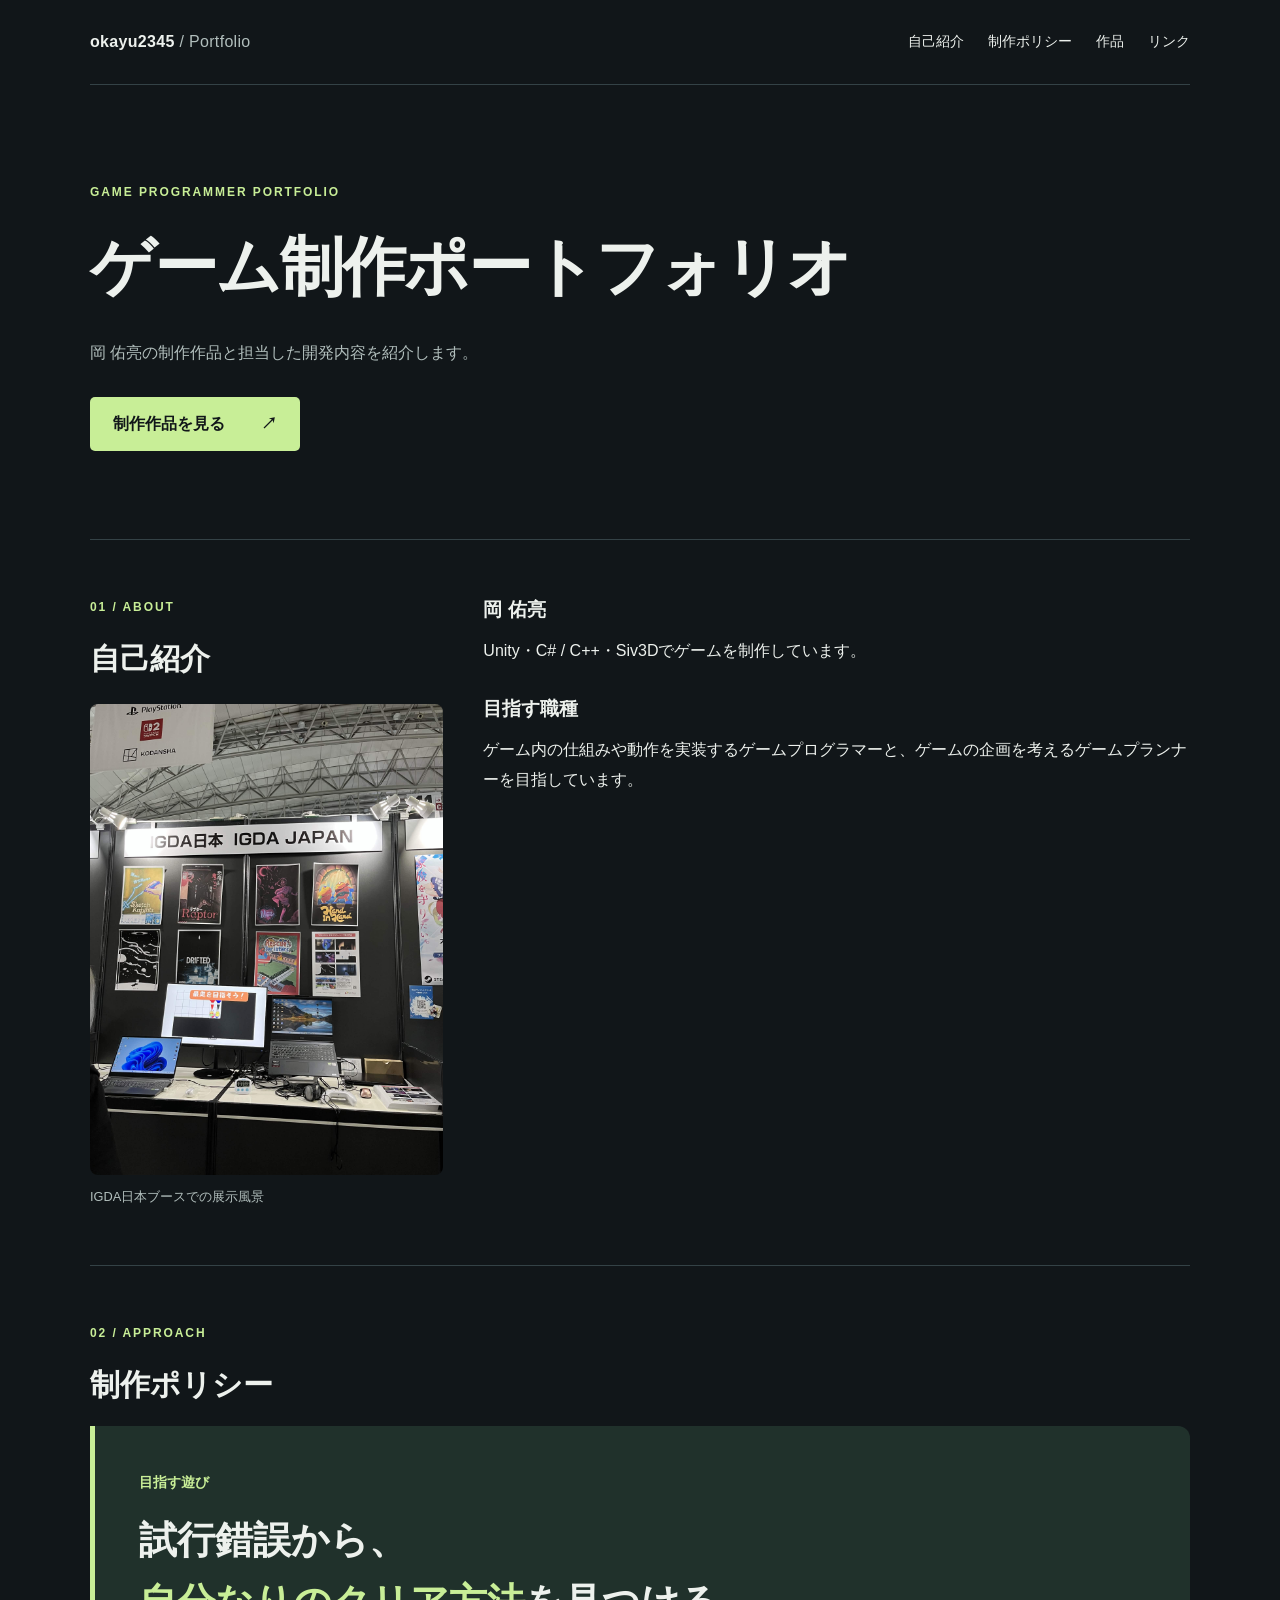
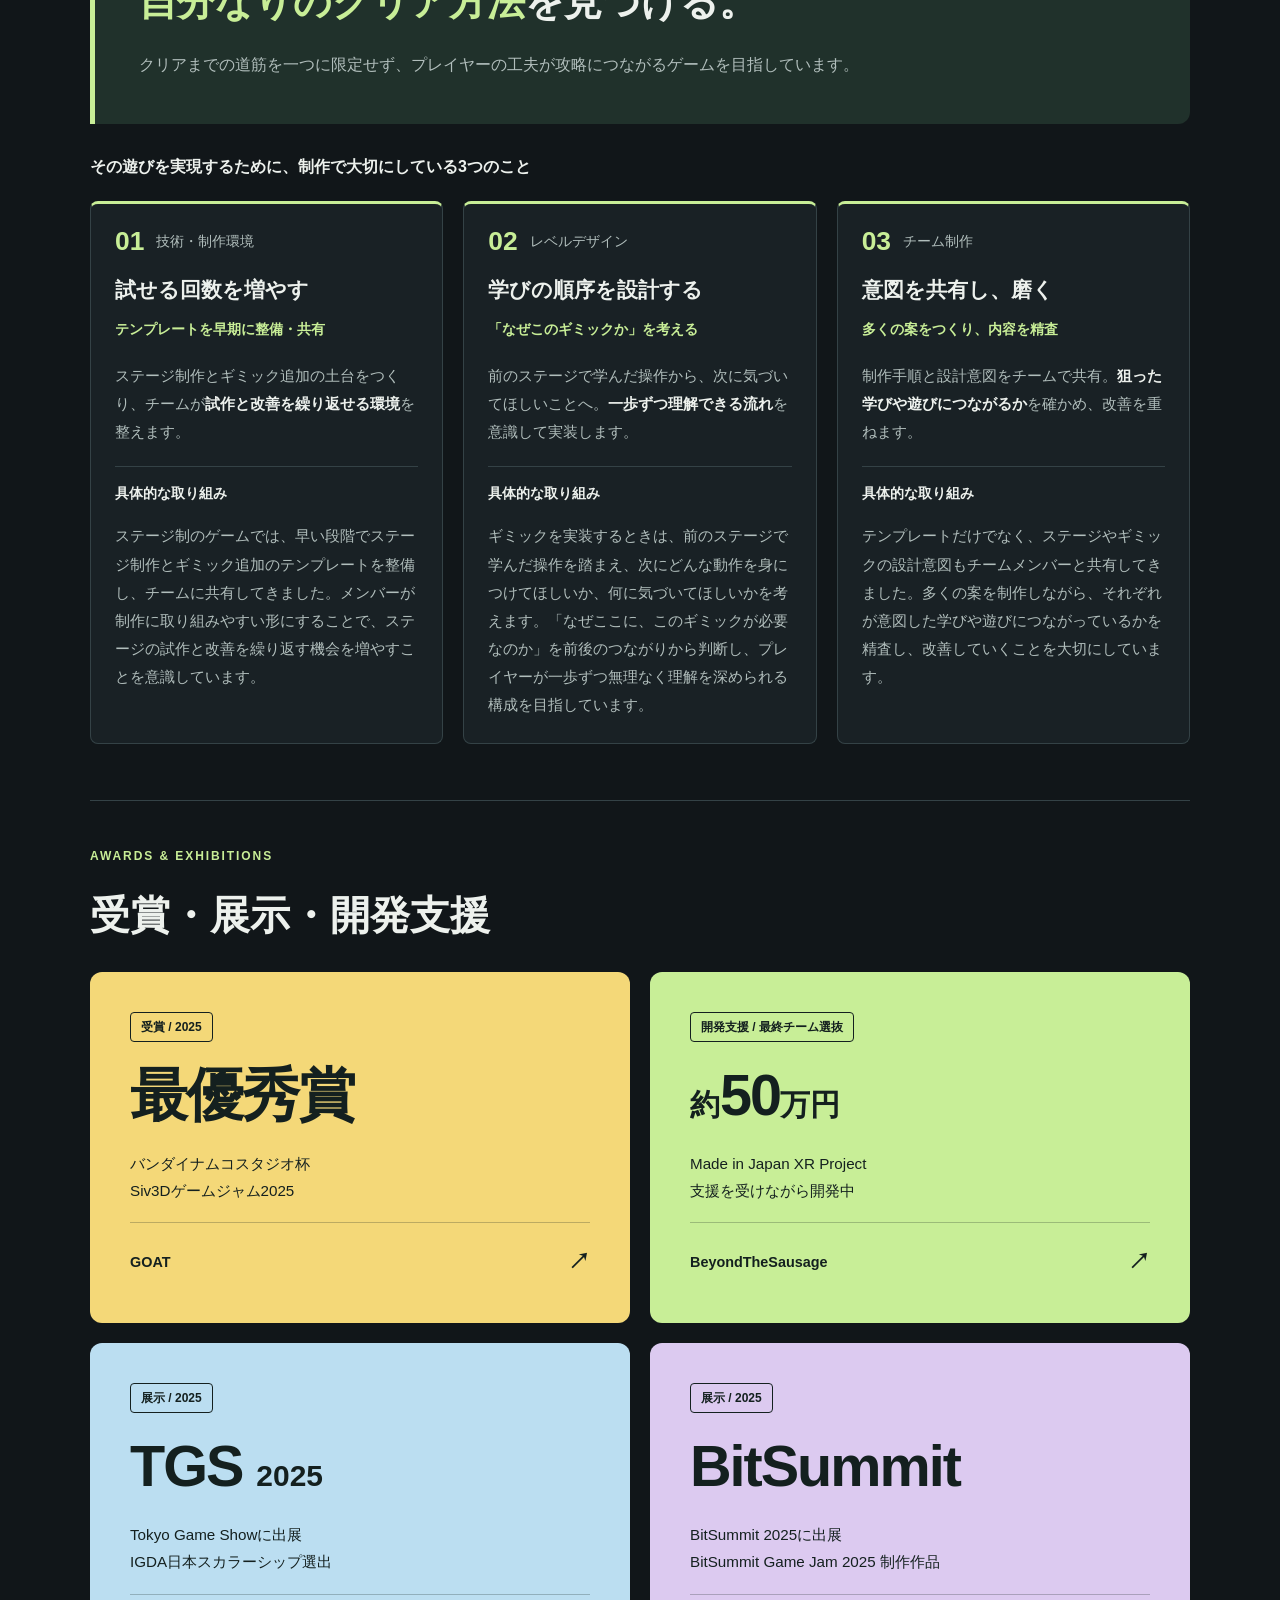
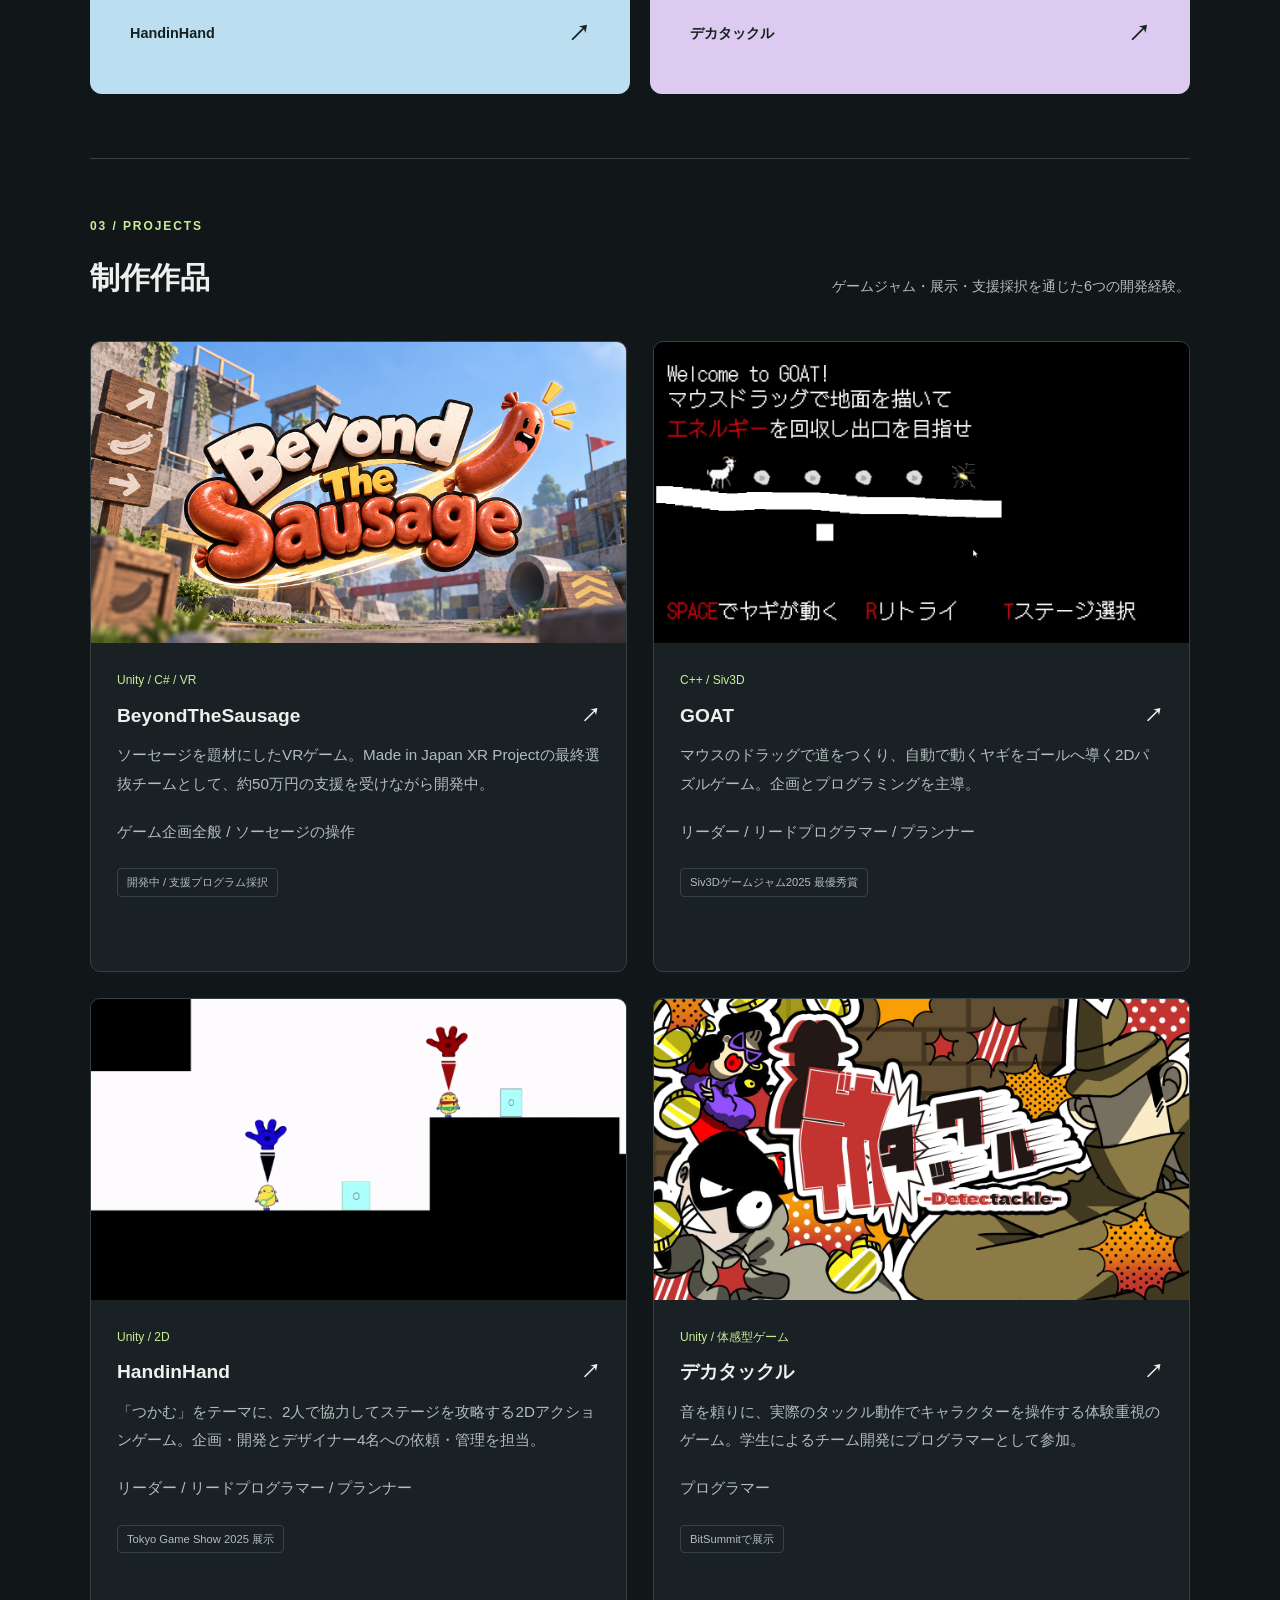
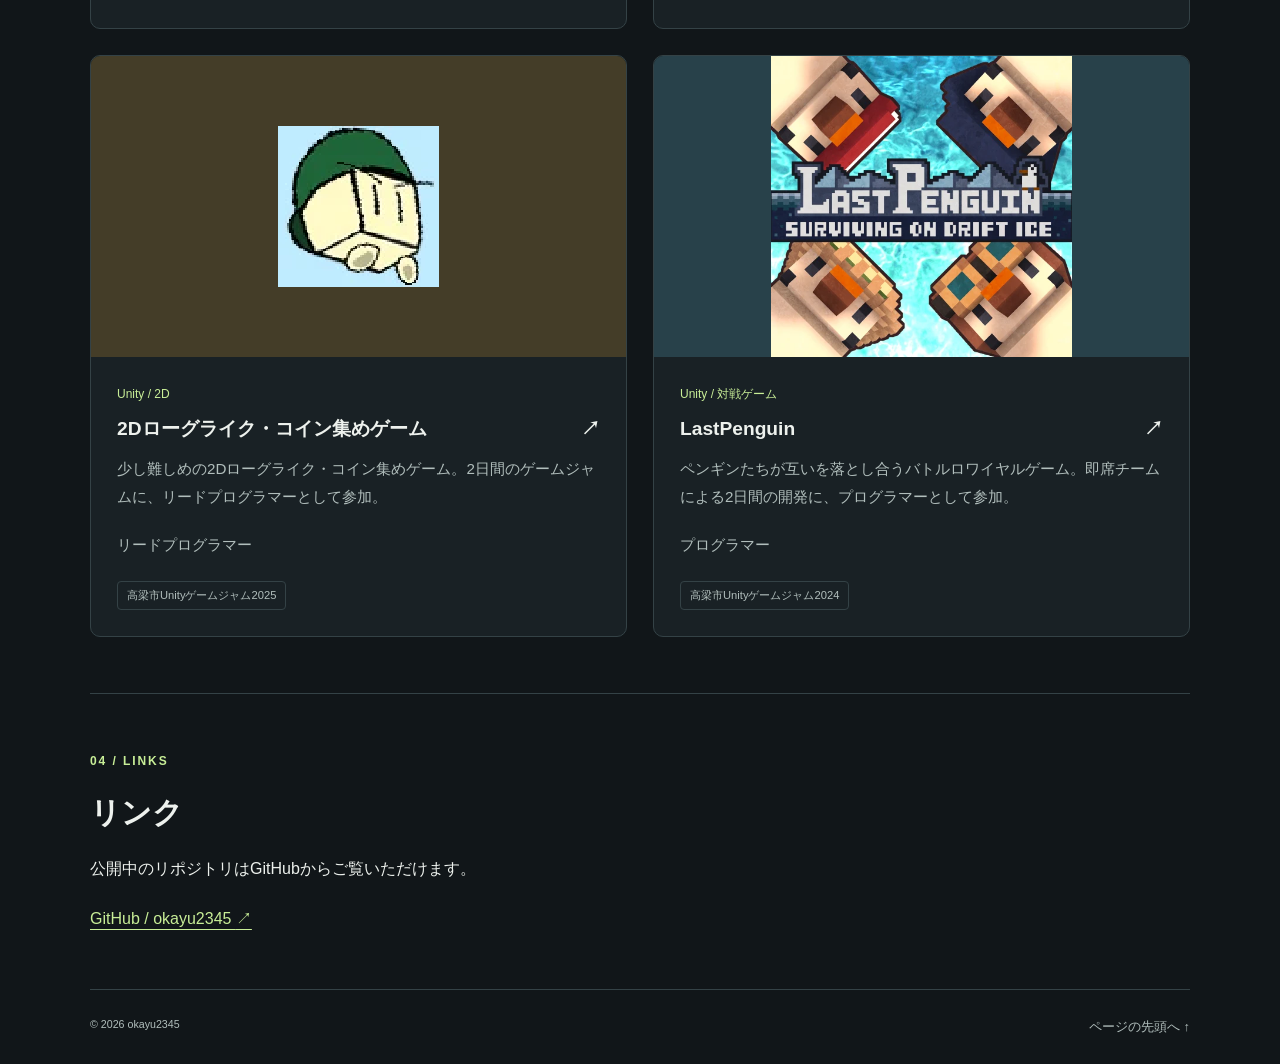
==== commit 5c431b21: "Add HandinHand promotional video" ====
--- a/index.html
+++ b/index.html
@@ -114,7 +114,7 @@
             <img class="project-image" src="images/thesausage/title.png" alt="Beyond The Sausageのタイトルビジュアル" width="1672" height="941" loading="lazy" decoding="async">
             <div class="card-body"><p class="tag">Unity / C# / VR</p><h3>BeyondTheSausage <span aria-hidden="true">↗</span></h3><p>ソーセージを題材にしたVRゲーム。Made in Japan XR Projectの最終選抜チームとして、約50万円の支援を受けながら開発中。</p><p class="project-role">ゲーム企画全般 / ソーセージの操作</p><span class="status">開発中 / 支援プログラム採択</span></div>
           </a>
-        <div class="card-resources"><a class="text-link" href="documents/sausage-technical-portfolio.pdf">担当箇所・技術解説（PDF）</a></div>
+        <div class="card-resources"><a class="text-link" href="projects/thesausage.html#play-video">プレイ動画を見る</a><a class="text-link" href="documents/sausage-technical-portfolio.pdf">担当箇所・技術解説（PDF）</a></div>
           </article>
         <article class="project-card">
           <a class="card-link" href="projects/siv3d-game.html">
@@ -128,6 +128,7 @@
             <img class="project-image" src="images/thumbnails/handinhand.webp" alt="HandinHandのゲーム画面" width="1280" height="720" loading="lazy" decoding="async">
             <div class="card-body"><p class="tag">Unity / 2D</p><h3>HandinHand <span aria-hidden="true">↗</span></h3><p>「つかむ」をテーマに、2人で協力してステージを攻略する2Dアクションゲーム。企画・開発とデザイナー4名への依頼・管理を担当。</p><p class="project-role">リーダー / リードプログラマー / プランナー</p><span class="status">Tokyo Game Show 2025 展示</span></div>
           </a>
+          <div class="card-resources"><a class="text-link" href="projects/handinhand.html#play-video">ゲーム紹介動画を見る</a></div>
         </article>
         <article class="project-card">
           <a class="card-link" href="projects/detectackle.html">
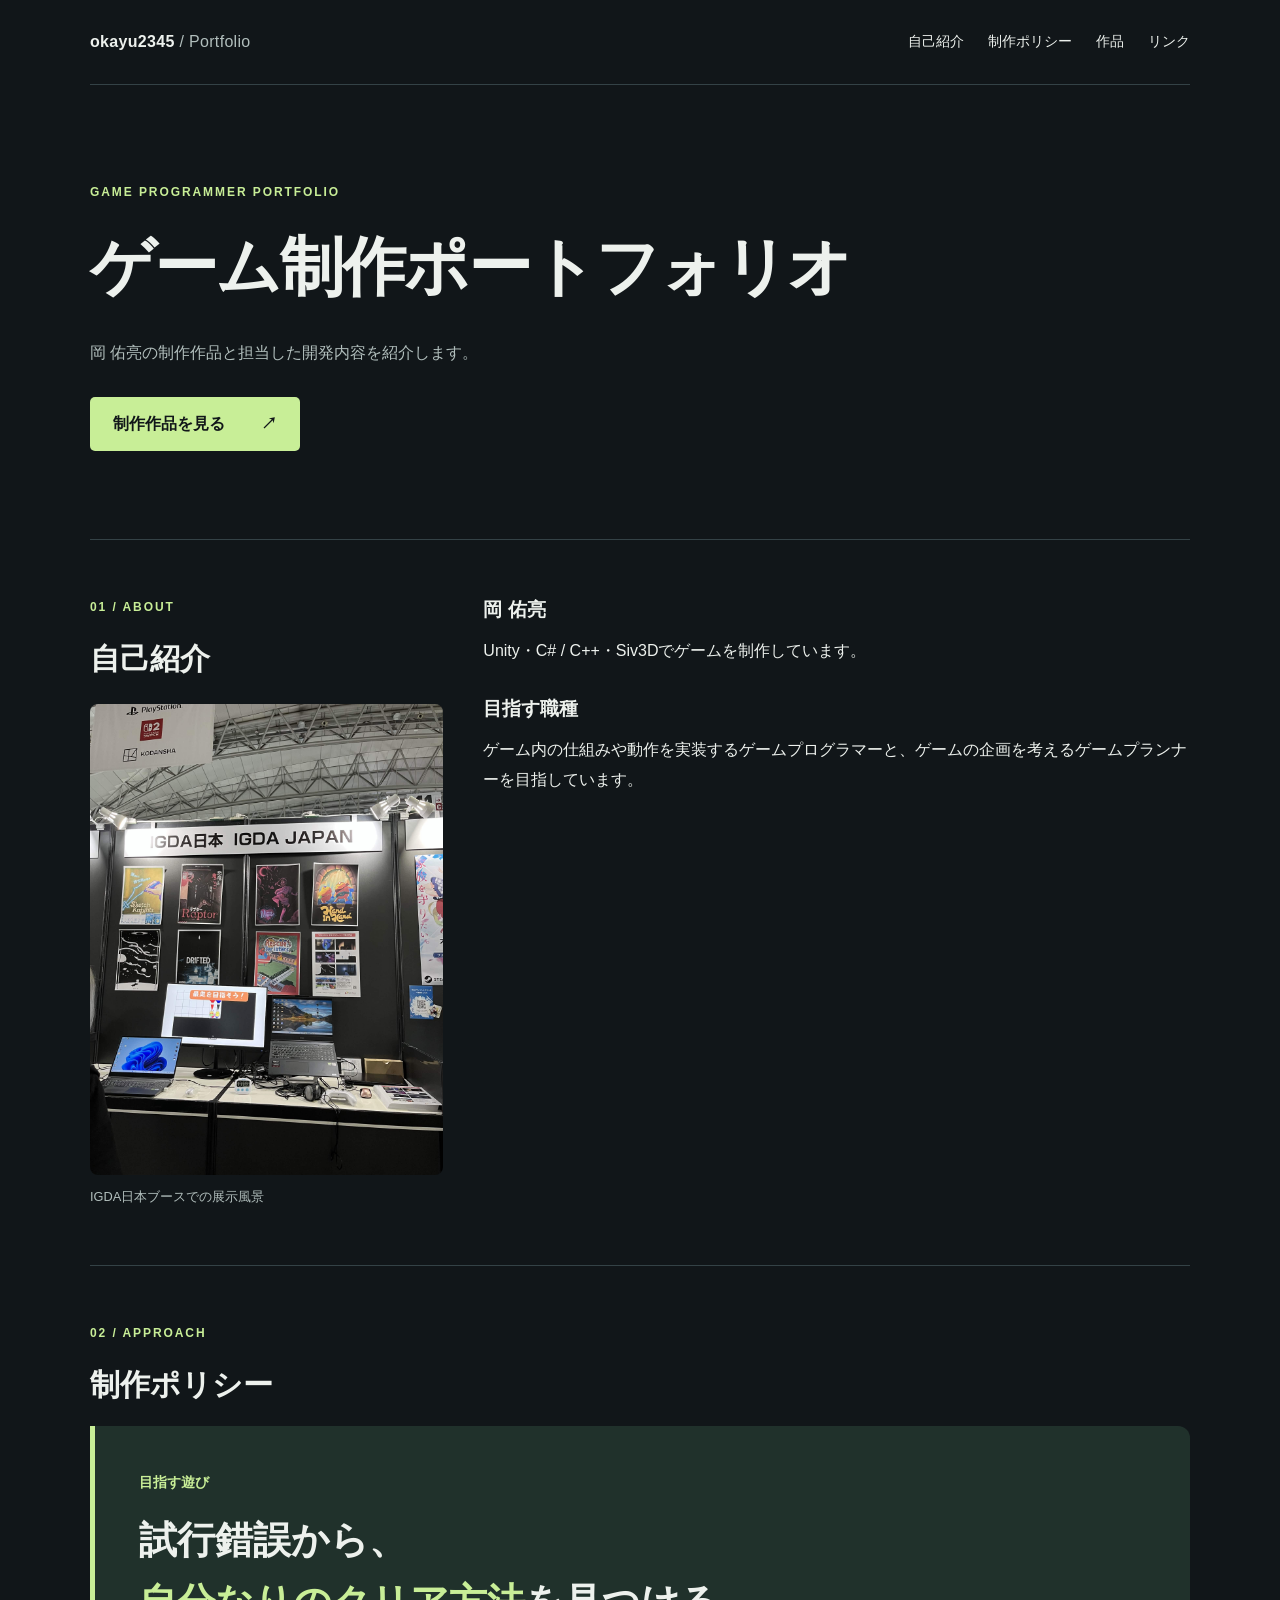
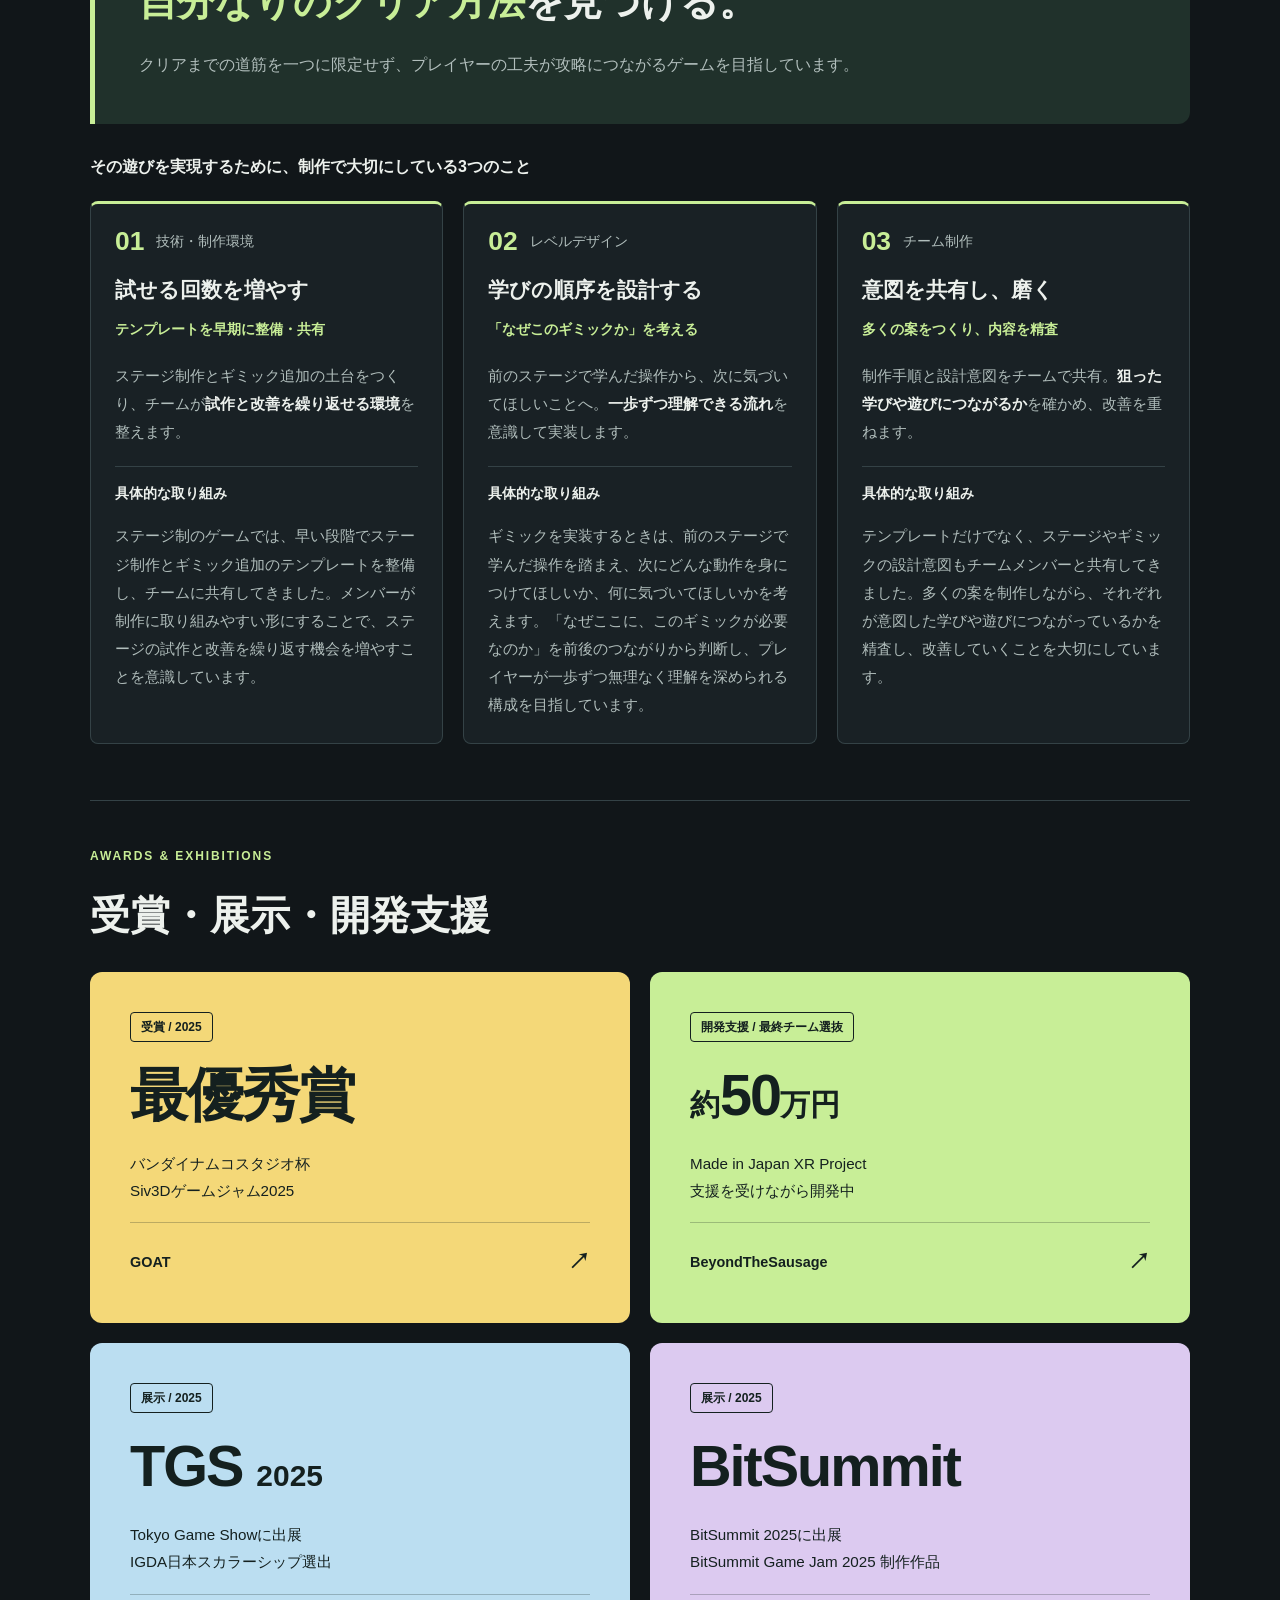
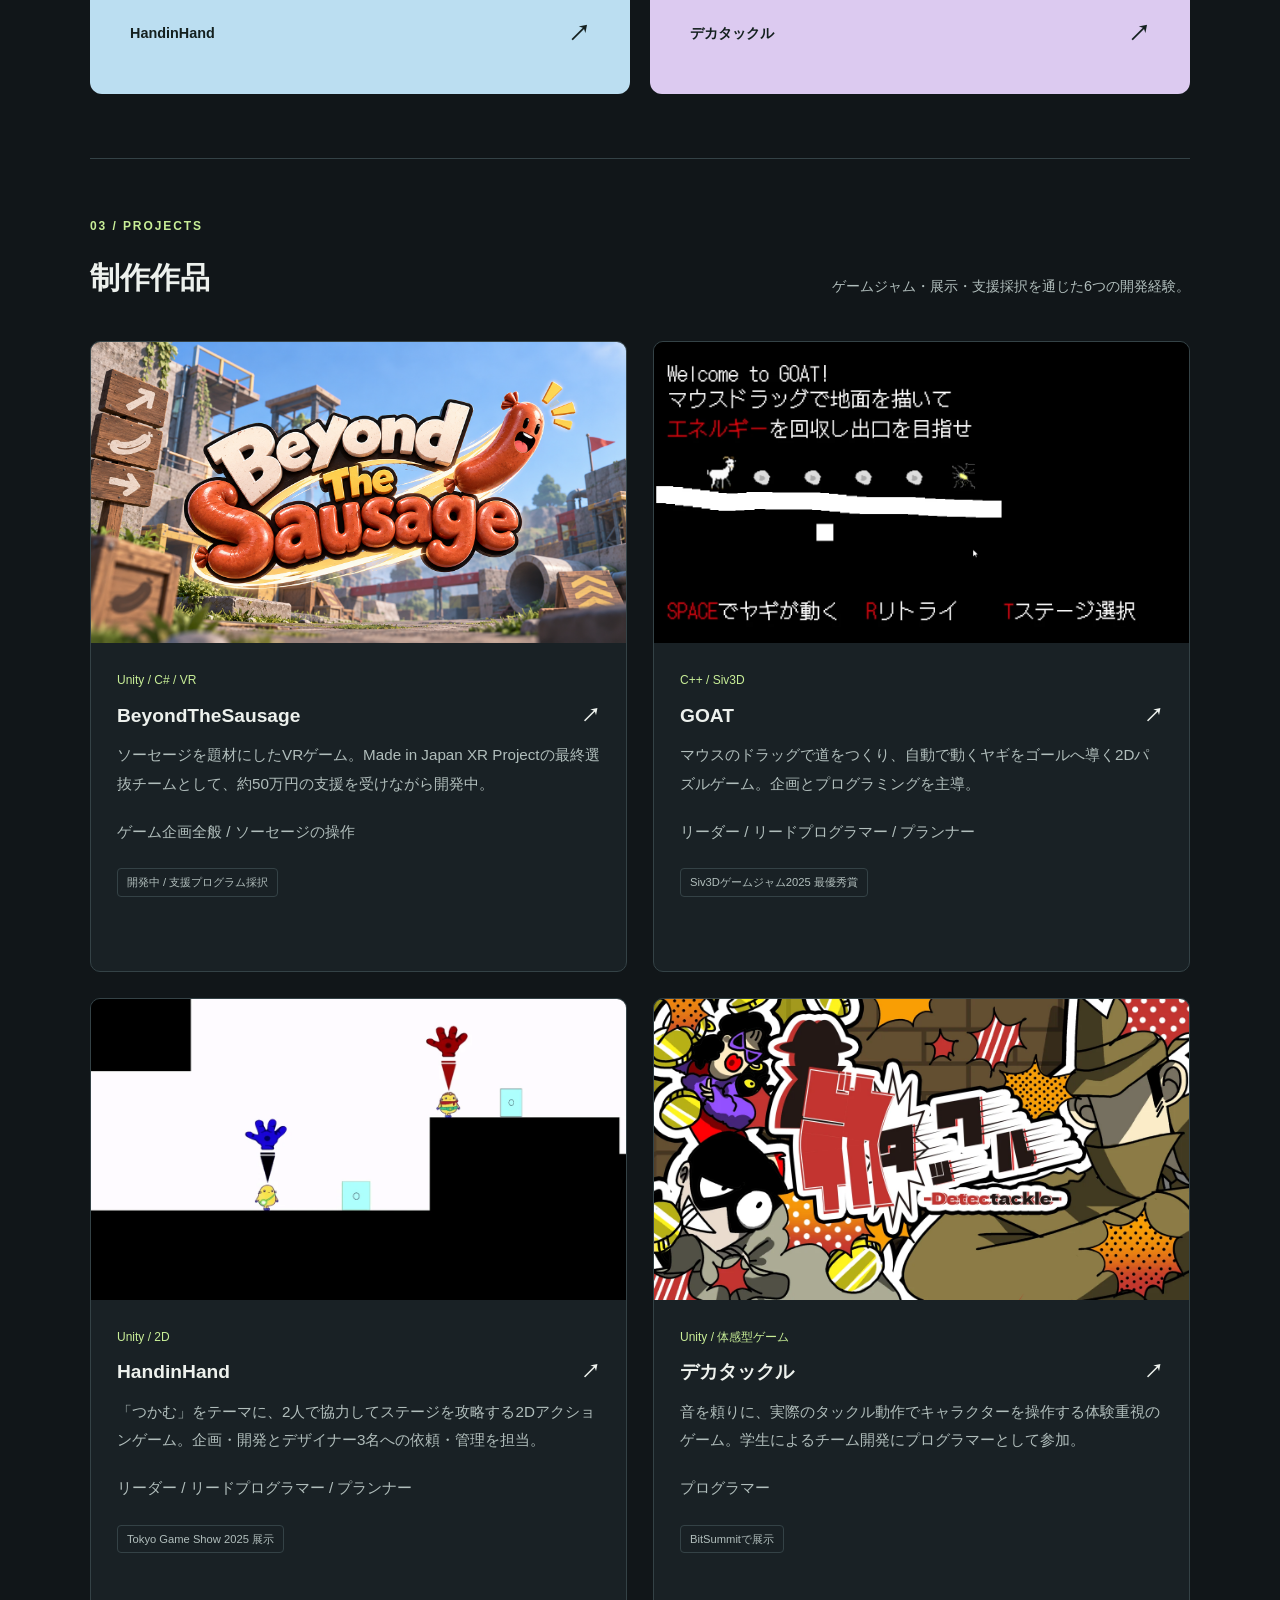
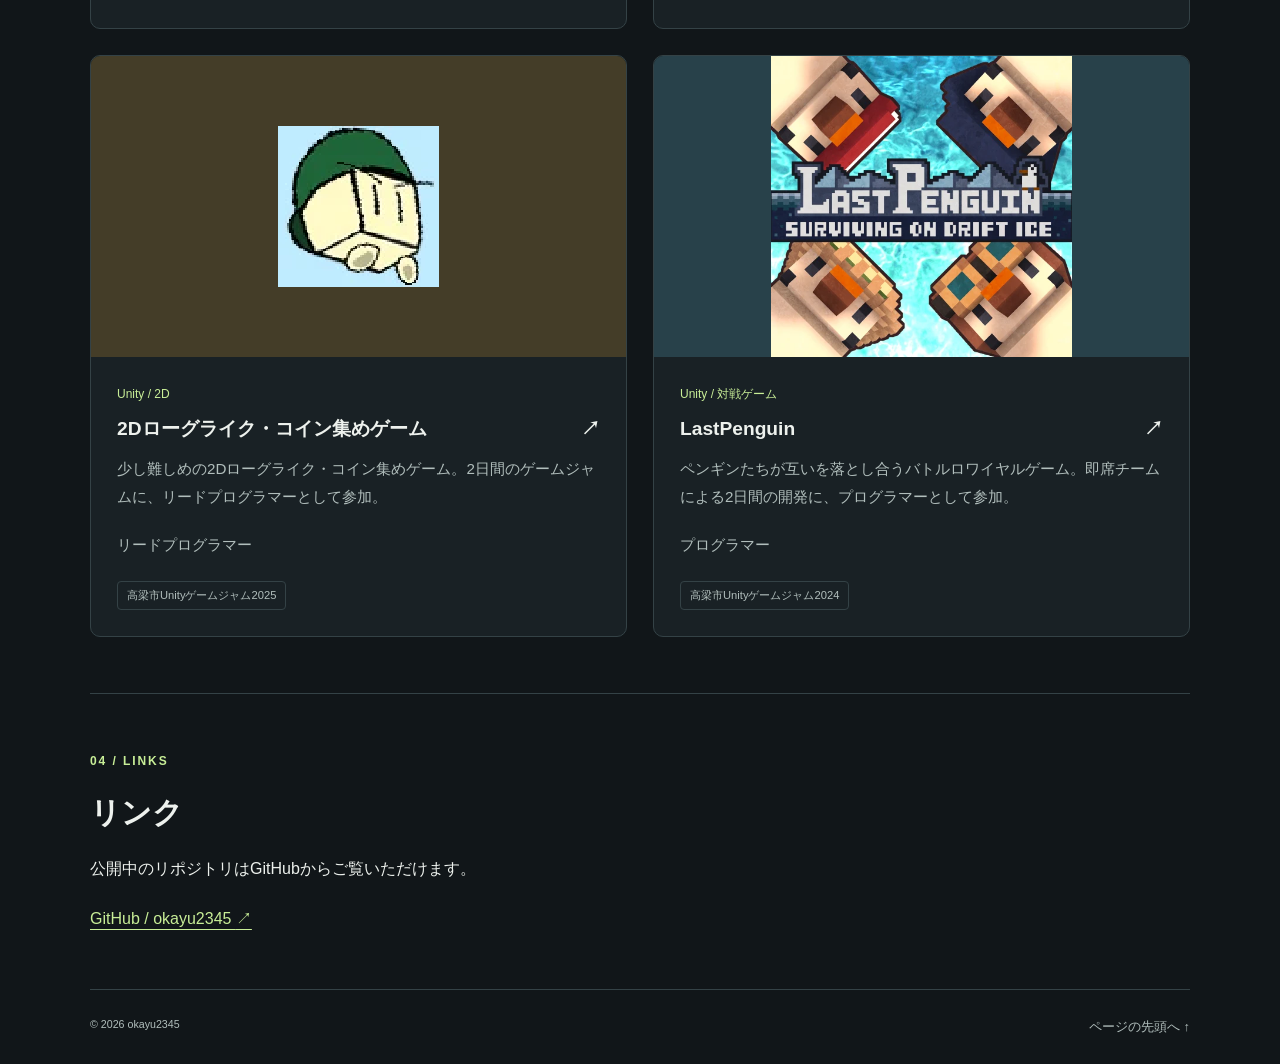
==== commit 2972c945: "Clarify project responsibilities and development schedule" ====
--- a/index.html
+++ b/index.html
@@ -126,7 +126,7 @@
         <article class="project-card">
           <a class="card-link" href="projects/handinhand.html">
             <img class="project-image" src="images/thumbnails/handinhand.webp" alt="HandinHandのゲーム画面" width="1280" height="720" loading="lazy" decoding="async">
-            <div class="card-body"><p class="tag">Unity / 2D</p><h3>HandinHand <span aria-hidden="true">↗</span></h3><p>「つかむ」をテーマに、2人で協力してステージを攻略する2Dアクションゲーム。企画・開発とデザイナー4名への依頼・管理を担当。</p><p class="project-role">リーダー / リードプログラマー / プランナー</p><span class="status">Tokyo Game Show 2025 展示</span></div>
+            <div class="card-body"><p class="tag">Unity / 2D</p><h3>HandinHand <span aria-hidden="true">↗</span></h3><p>「つかむ」をテーマに、2人で協力してステージを攻略する2Dアクションゲーム。企画・開発とデザイナー3名への依頼・管理を担当。</p><p class="project-role">リーダー / リードプログラマー / プランナー</p><span class="status">Tokyo Game Show 2025 展示</span></div>
           </a>
           <div class="card-resources"><a class="text-link" href="projects/handinhand.html#play-video">ゲーム紹介動画を見る</a></div>
         </article>
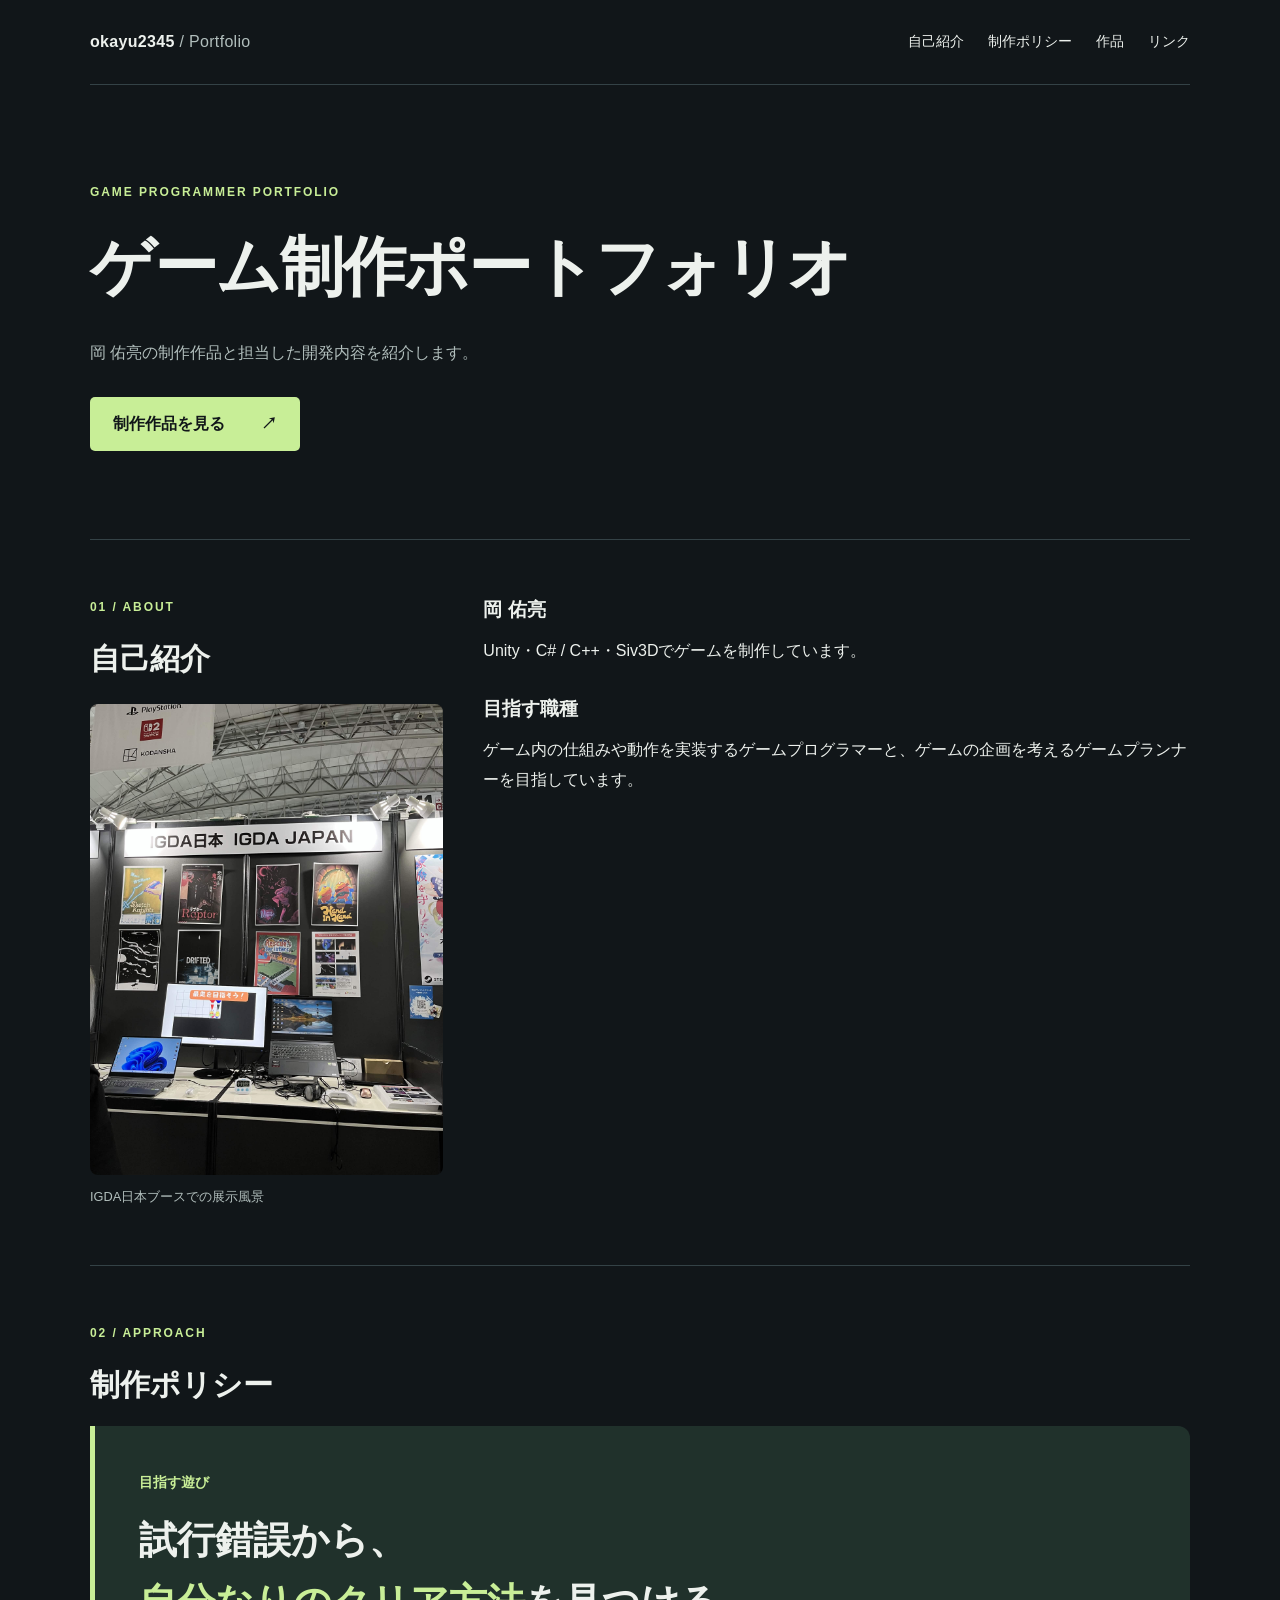
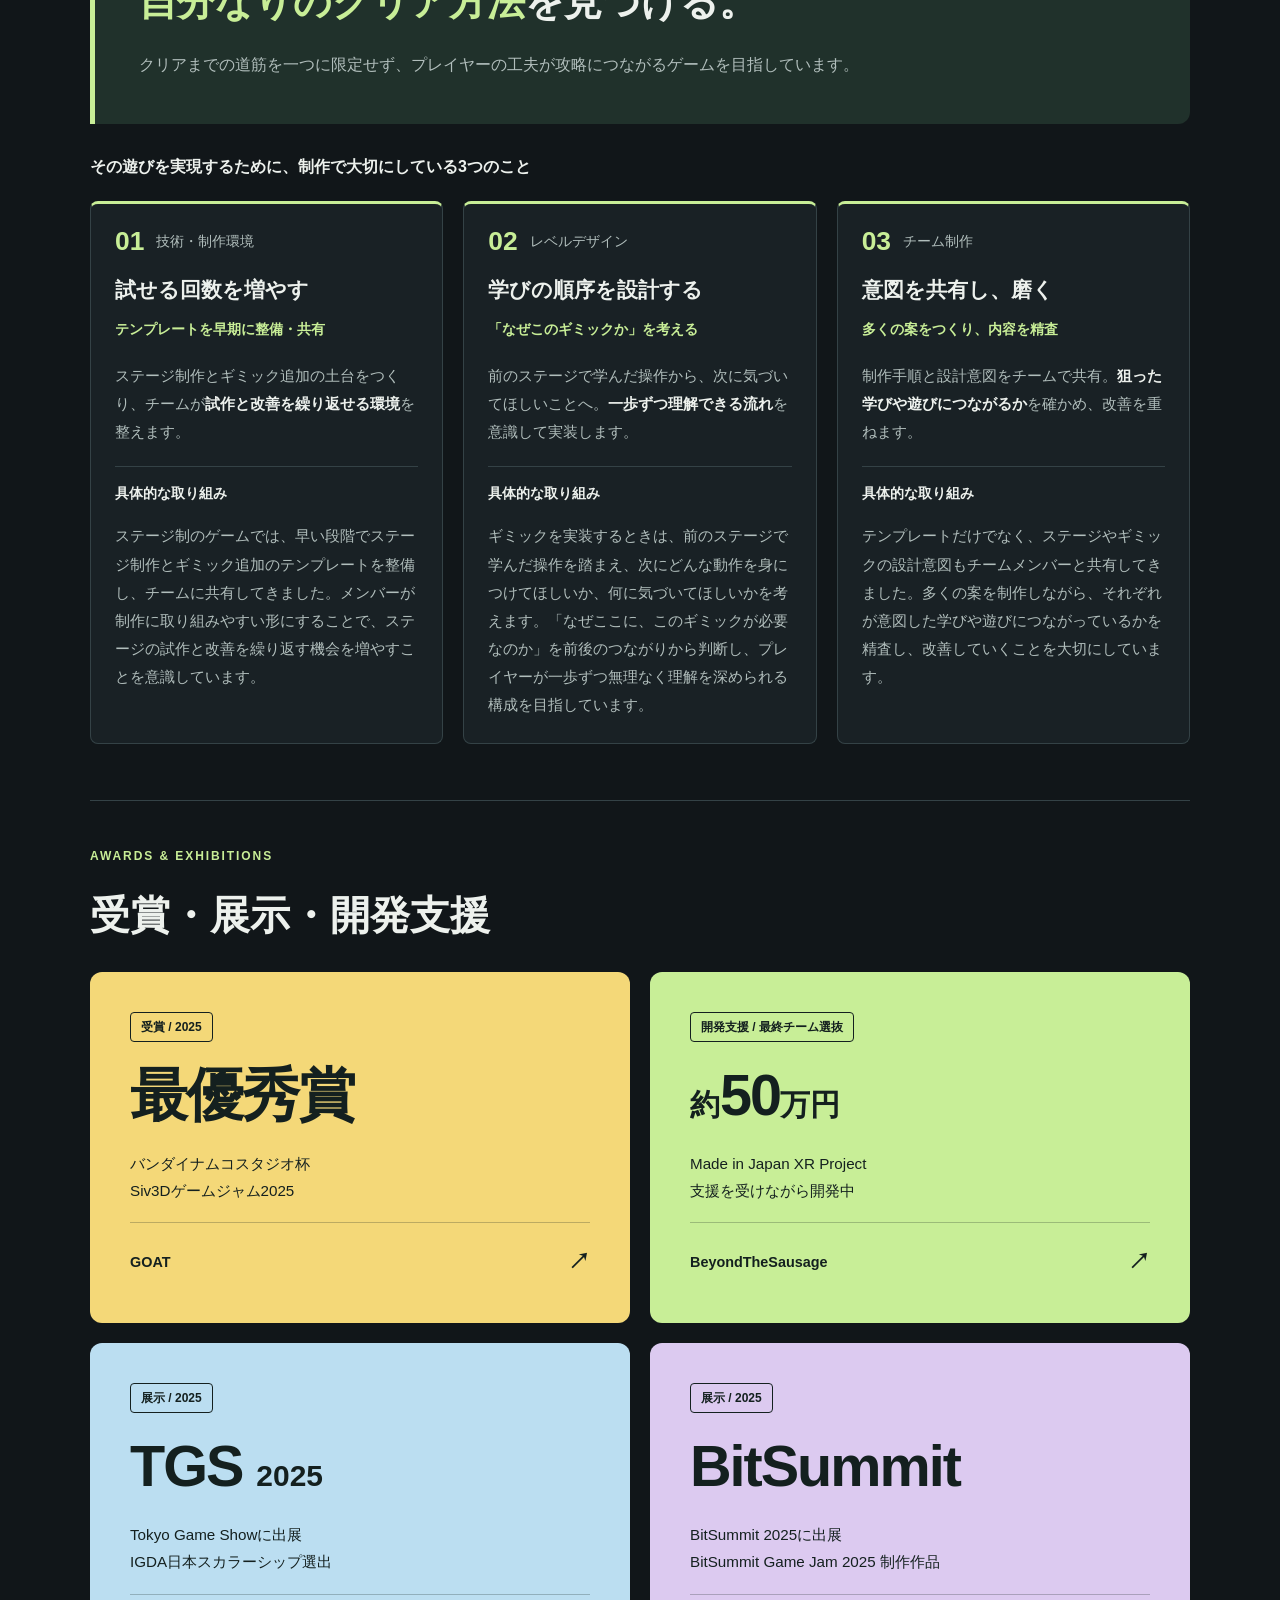
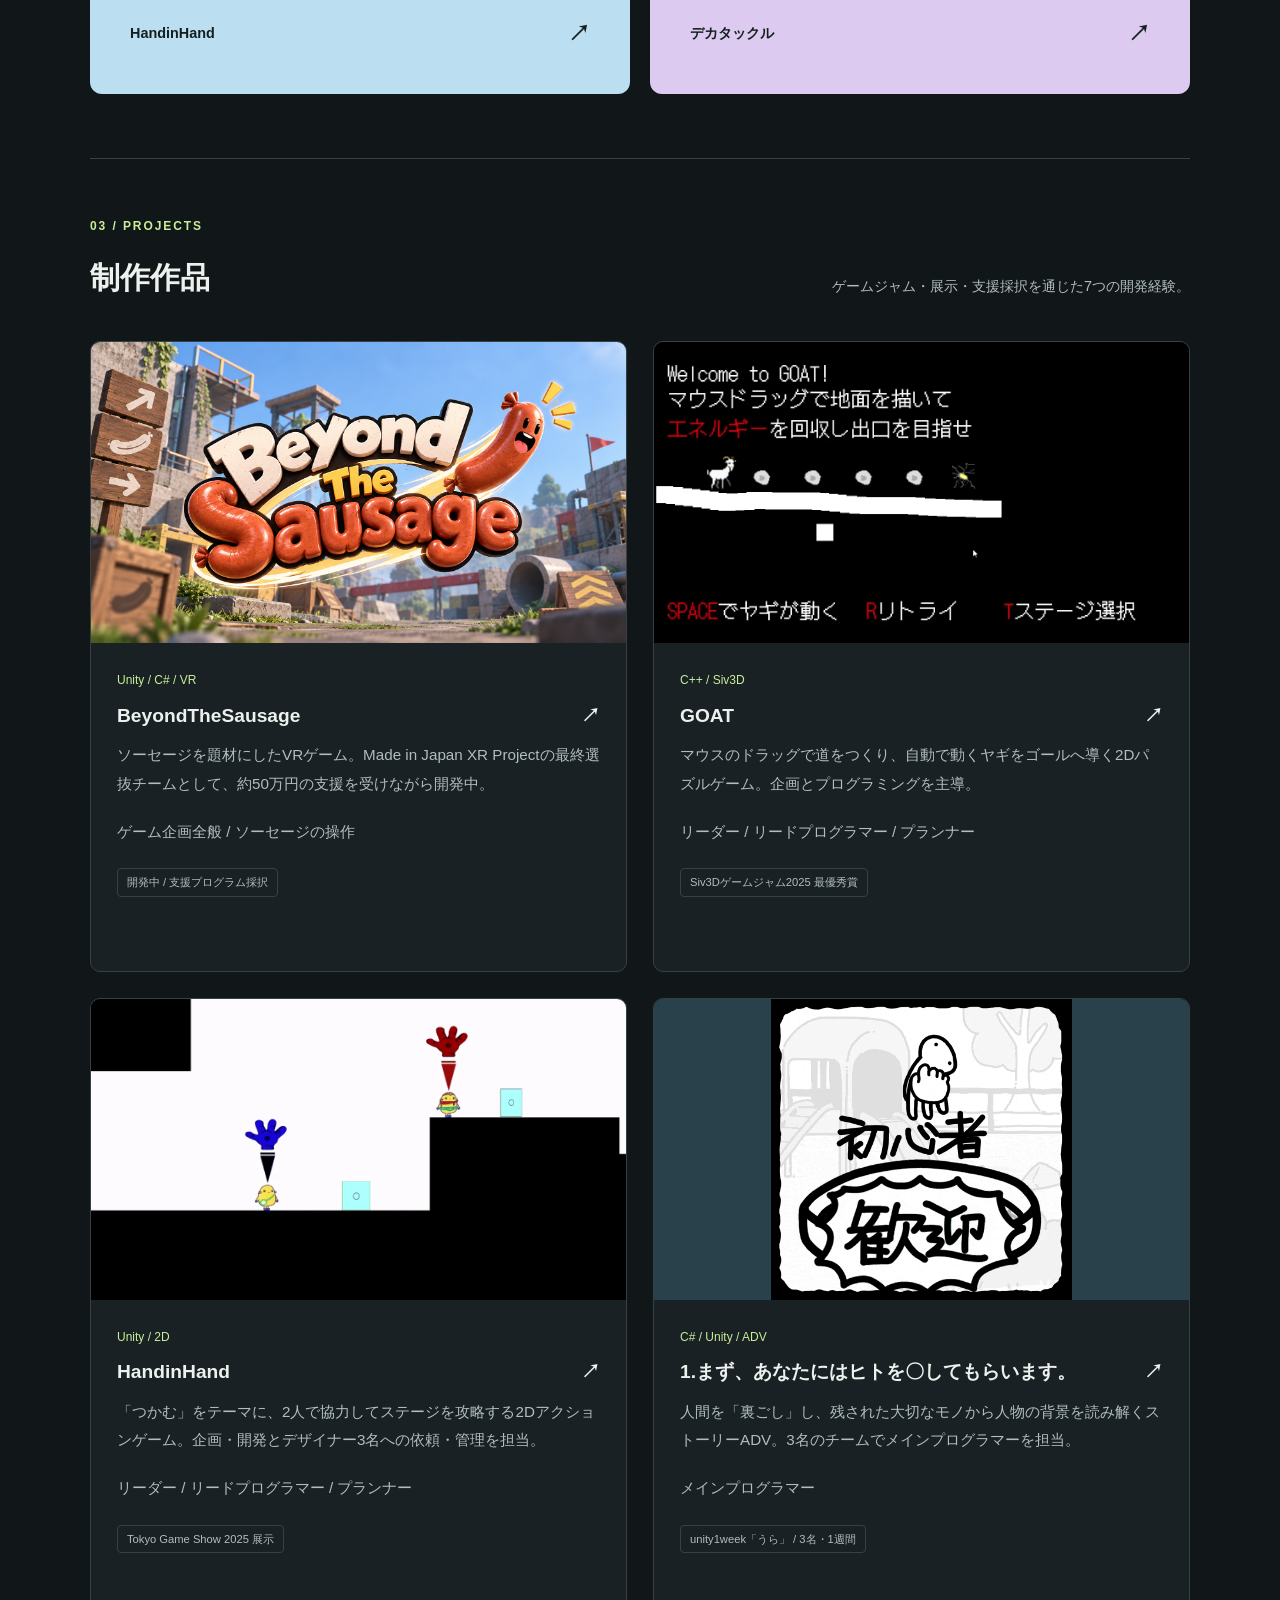
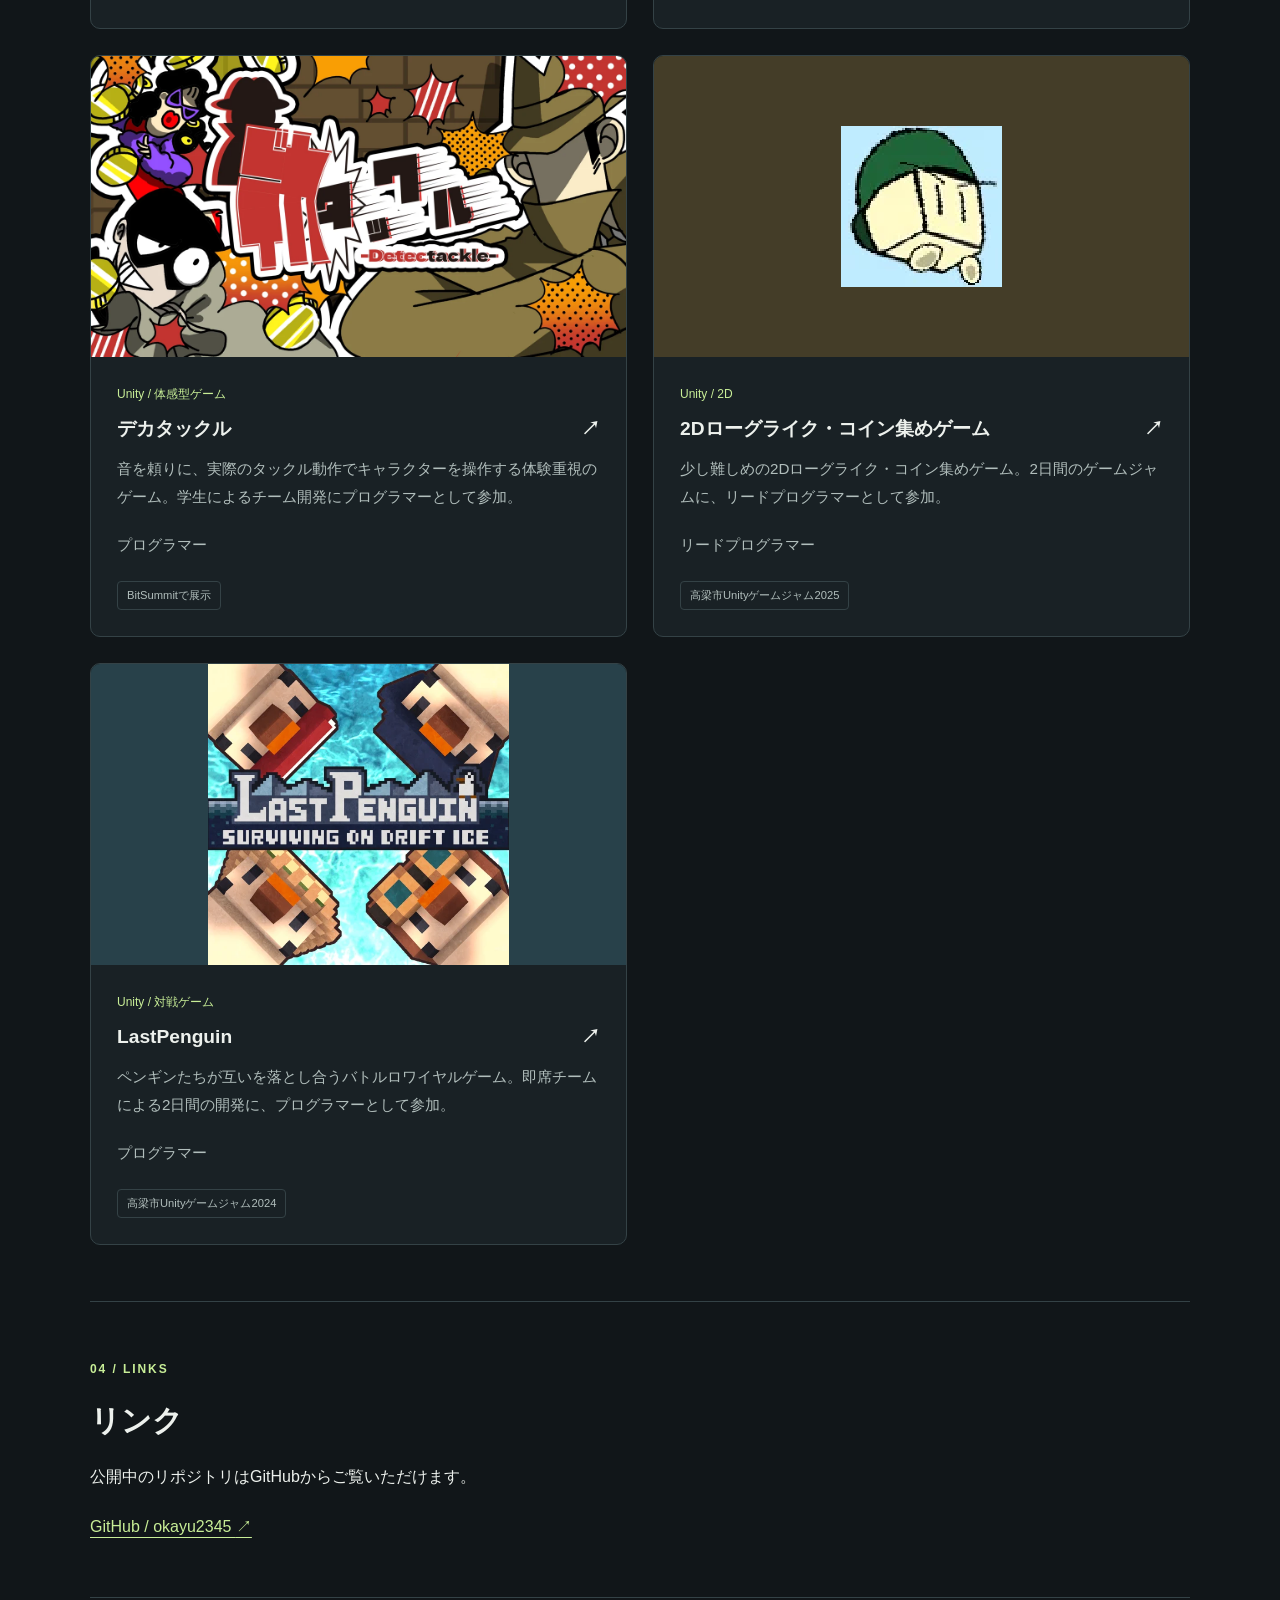
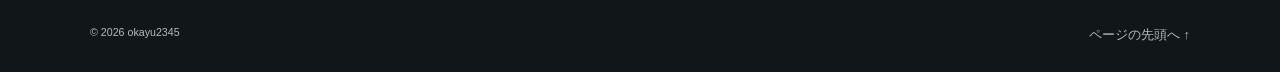
==== commit ba8ec344: "Add uragosi unity1week project to portfolio" ====
--- a/index.html
+++ b/index.html
@@ -106,7 +106,7 @@
       </div>
     </section>
     <section id="projects" class="section" aria-labelledby="projects-title">
-      <div class="section-heading"><div><p class="eyebrow">03 / PROJECTS</p><h2 id="projects-title">制作作品</h2></div><p>ゲームジャム・展示・支援採択を通じた6つの開発経験。</p></div>
+      <div class="section-heading"><div><p class="eyebrow">03 / PROJECTS</p><h2 id="projects-title">制作作品</h2></div><p>ゲームジャム・展示・支援採択を通じた7つの開発経験。</p></div>
       <!-- 作品を増やすときは、article を複製し、リンク先・画像・説明を変更します。 -->
       <div class="project-grid">
         <article class="project-card">
@@ -129,6 +129,13 @@
             <div class="card-body"><p class="tag">Unity / 2D</p><h3>HandinHand <span aria-hidden="true">↗</span></h3><p>「つかむ」をテーマに、2人で協力してステージを攻略する2Dアクションゲーム。企画・開発とデザイナー3名への依頼・管理を担当。</p><p class="project-role">リーダー / リードプログラマー / プランナー</p><span class="status">Tokyo Game Show 2025 展示</span></div>
           </a>
           <div class="card-resources"><a class="text-link" href="projects/handinhand.html#play-video">ゲーム紹介動画を見る</a></div>
+        </article>
+        <article class="project-card">
+          <a class="card-link" href="projects/uragosi.html">
+            <img class="project-image project-image--contain" src="images/thumbnails/uragosi.gif" alt="1.まず、あなたにはヒトを〇してもらいます。の作品紹介画像" loading="lazy" decoding="async">
+            <div class="card-body"><p class="tag">C# / Unity / ADV</p><h3>1.まず、あなたにはヒトを〇してもらいます。 <span aria-hidden="true">↗</span></h3><p>人間を「裏ごし」し、残された大切なモノから人物の背景を読み解くストーリーADV。3名のチームでメインプログラマーを担当。</p><p class="project-role">メインプログラマー</p><span class="status">unity1week「うら」 / 3名・1週間</span></div>
+          </a>
+          <div class="card-resources"><a class="text-link" href="https://unityroom.com/games/uragosi1week">unityroomで遊ぶ ↗</a></div>
         </article>
         <article class="project-card">
           <a class="card-link" href="projects/detectackle.html">
